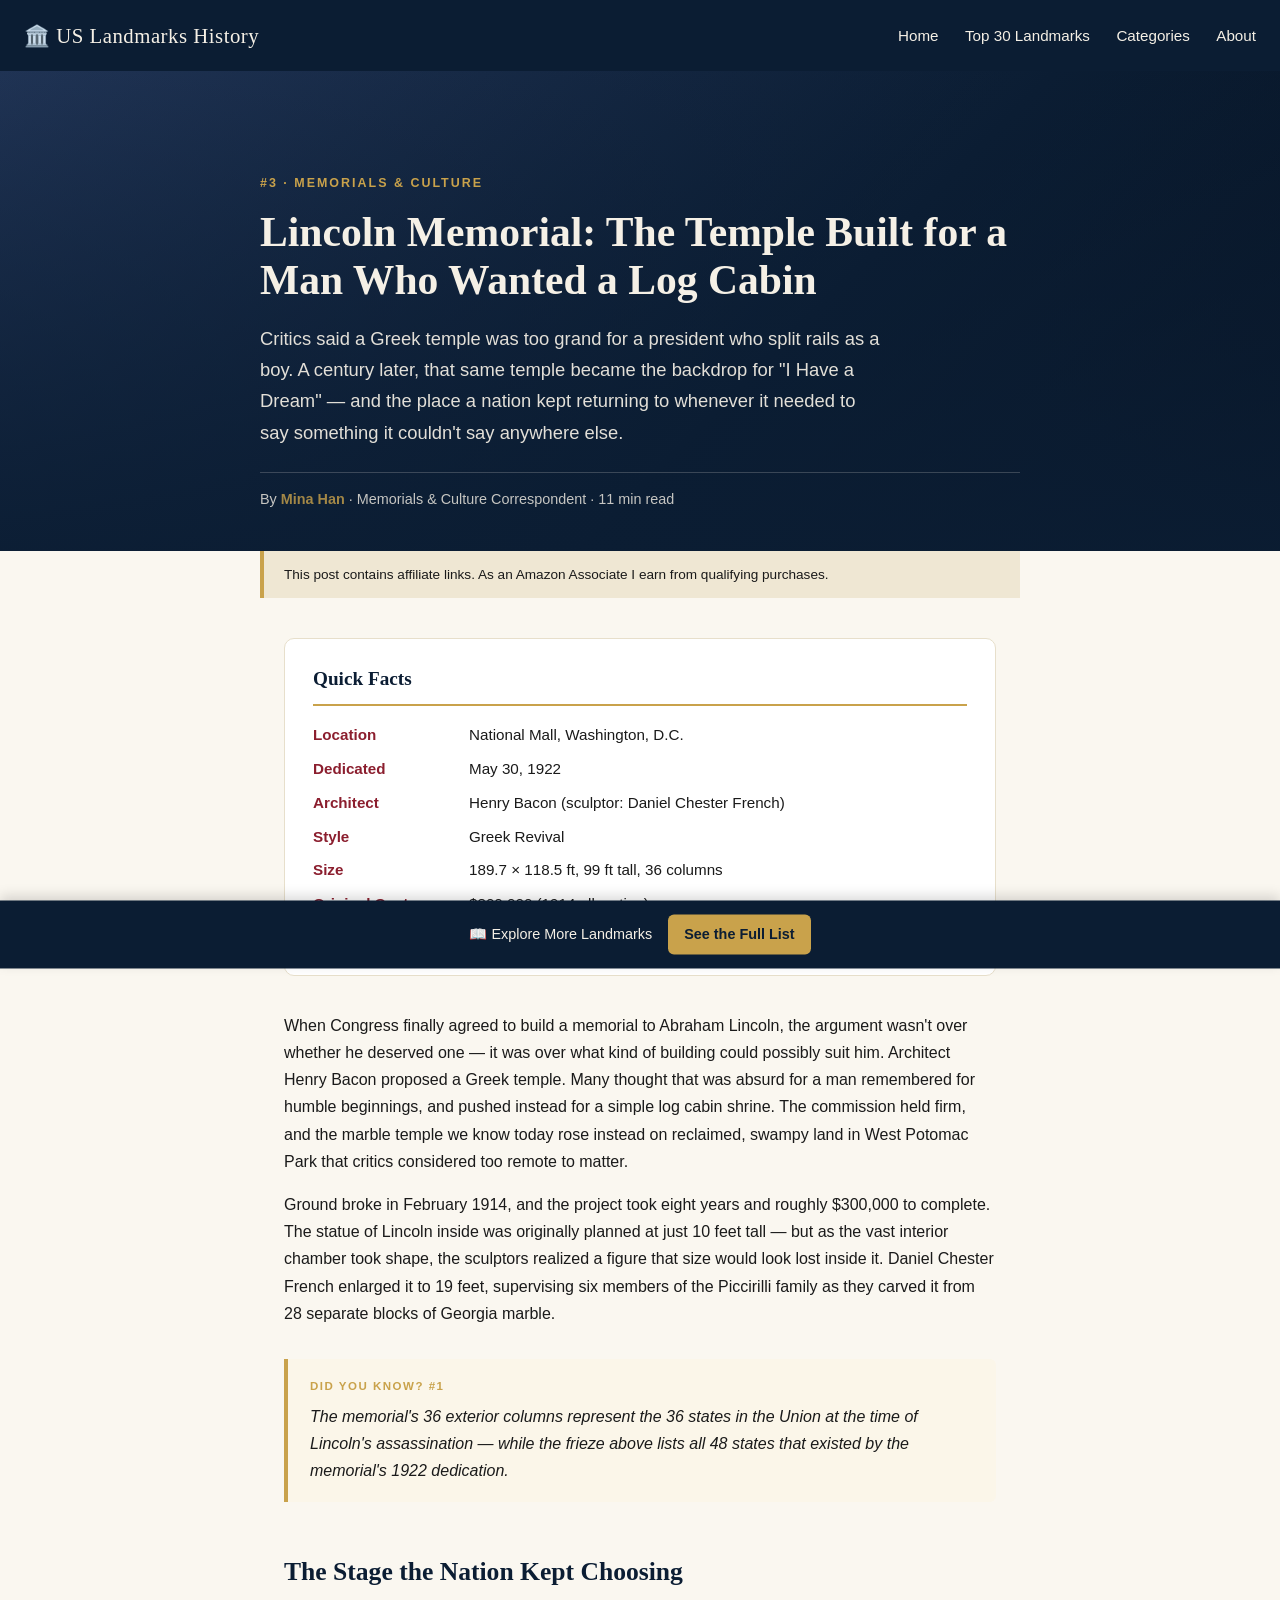
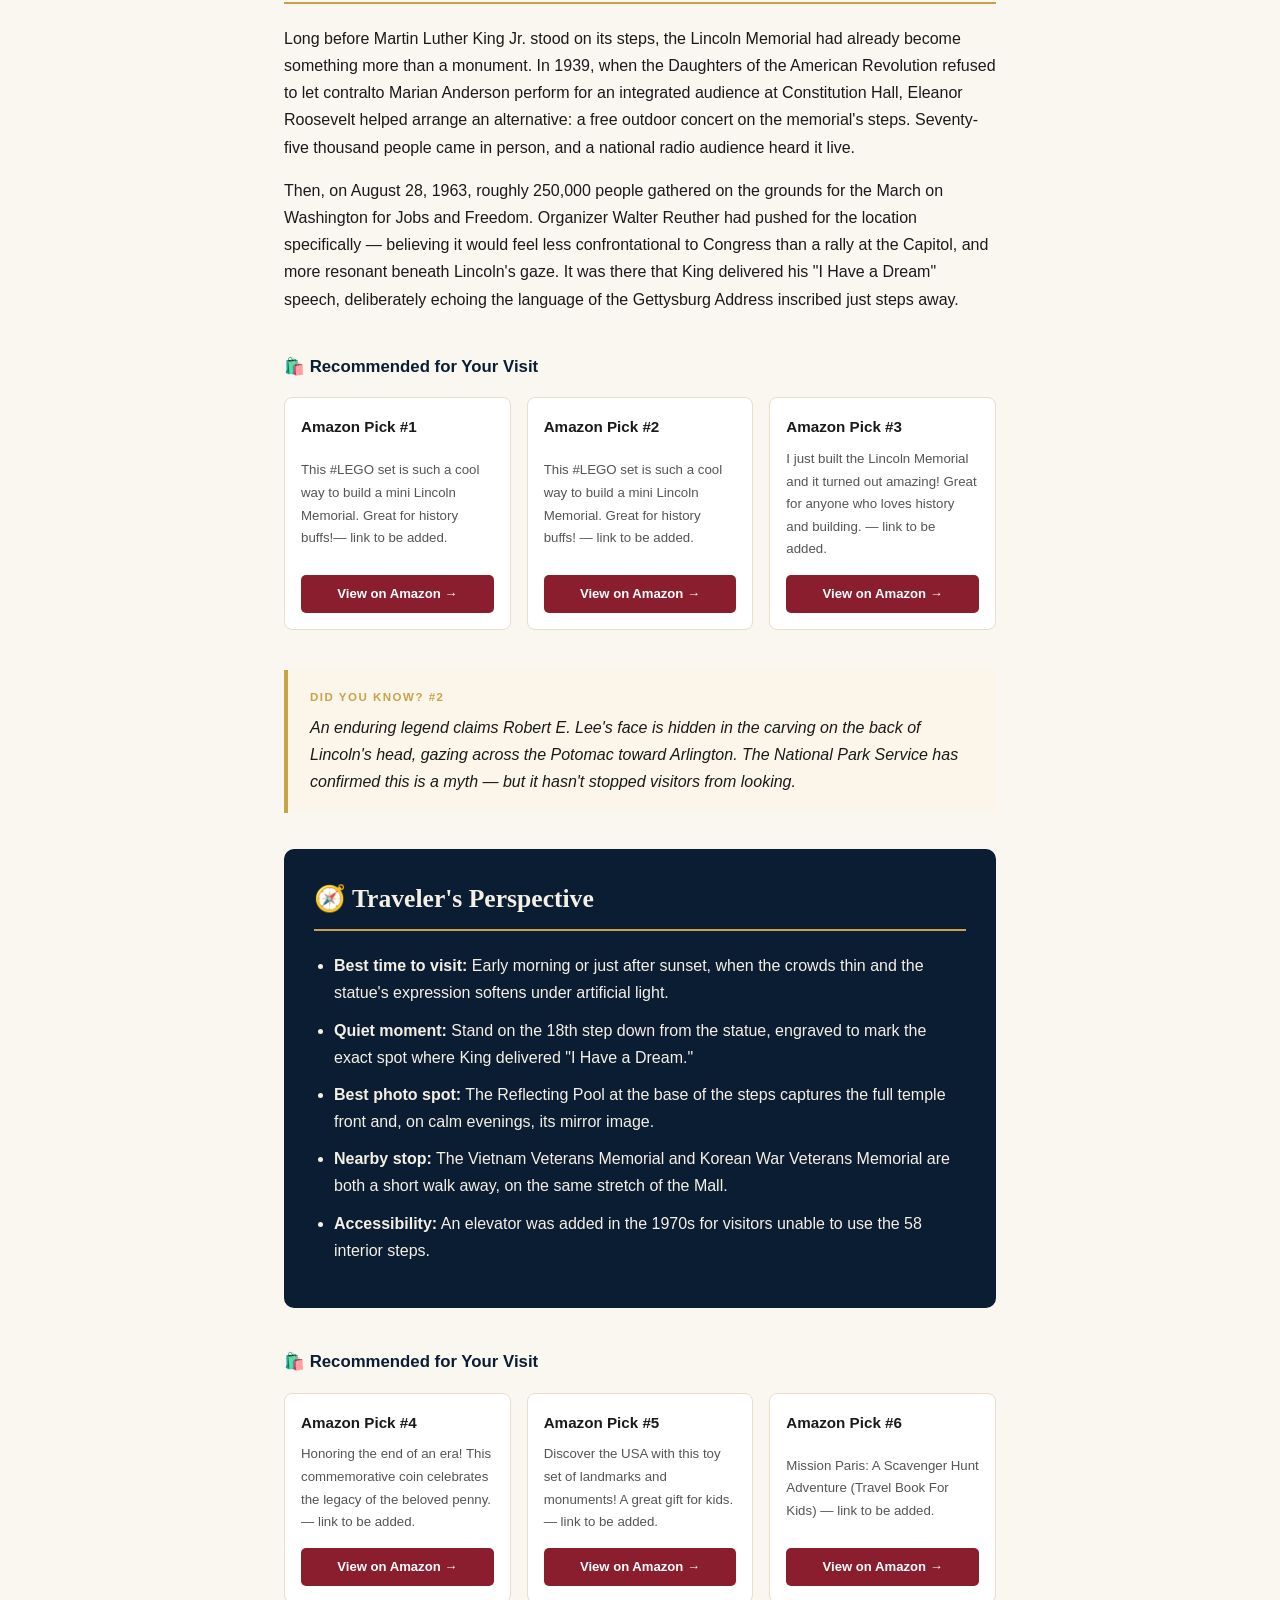
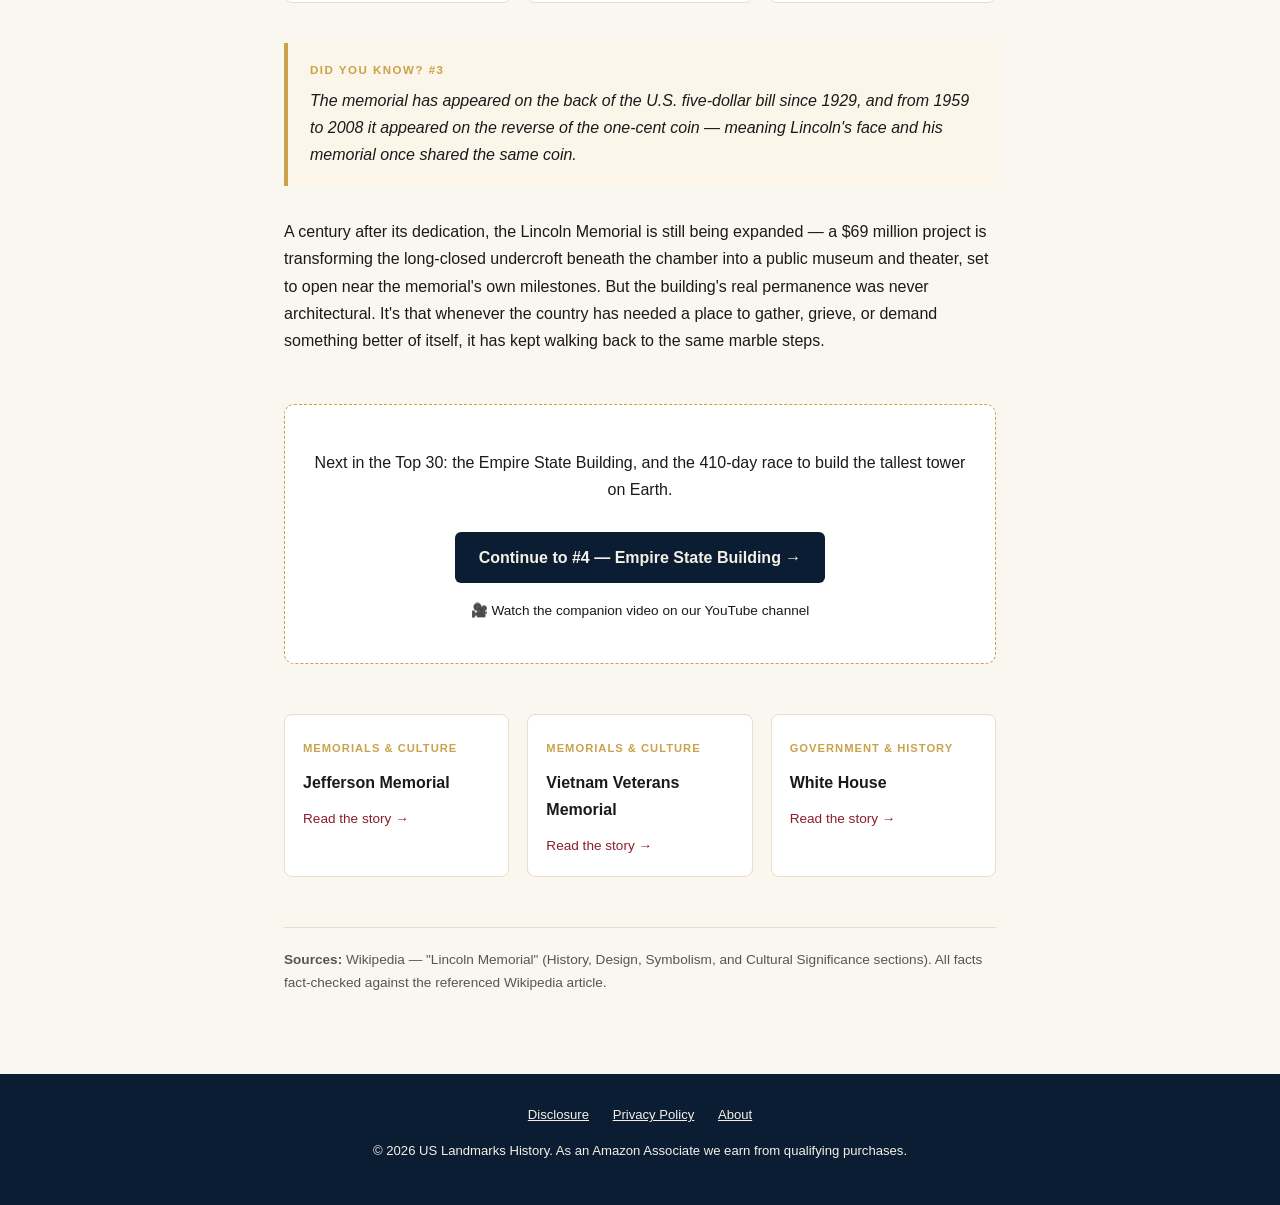
==== posts/lincoln-memorial.html @ 50caa104 "lincoln-memorial add" ====
<!DOCTYPE html>
<html lang="en">
<head>
<meta charset="UTF-8">
<meta name="viewport" content="width=device-width, initial-scale=1.0">
<title>Lincoln Memorial: The Temple Built for a Man Who Wanted a Log Cabin | US Landmarks History</title>
<meta name="description" content="How a Greek temple on the National Mall became the stage for the March on Washington and Marian Anderson's Easter concert. A traveler's guide to visiting.">

<!-- Open Graph -->
<meta property="og:title" content="Lincoln Memorial: The Temple Built for a Man Who Wanted a Log Cabin">
<meta property="og:description" content="How a Greek temple on the National Mall became the stage for the March on Washington and Marian Anderson's Easter concert.">
<meta property="og:image" content="/assets/images/lincoln-memorial-hero.jpg">
<meta property="og:type" content="article">

<script type="application/ld+json">
{
  "@context": "https://schema.org",
  "@type": "Article",
  "headline": "Lincoln Memorial: The Temple Built for a Man Who Wanted a Log Cabin",
  "author": { "@type": "Person", "name": "Mina Han" },
  "about": "Lincoln Memorial",
  "articleSection": "memorials-culture"
}
</script>

<style>
  :root {
    --base-navy: #0B1D33;
    --accent-gold: #C9A24B;
    --bg-ivory: #FAF7F0;
    --text-dark: #1A1A1A;
    --link-red: #8B1E2E;
    --dark-bg: #0B1D33;
    --dark-text: #F5F0E6;
  }

  * { box-sizing: border-box; }

  body {
    margin: 0;
    background: var(--bg-ivory);
    color: var(--text-dark);
    font-family: "Inter", "Helvetica Neue", Arial, sans-serif;
    line-height: 1.7;
  }

  h1, h2, h3, .headline-font {
    font-family: "Playfair Display", Georgia, serif;
  }

  a { color: var(--link-red); }

  .site-header {
    background: var(--base-navy);
    color: var(--dark-text);
    padding: 18px 24px;
    display: flex;
    justify-content: space-between;
    align-items: center;
    flex-wrap: wrap;
  }
  .site-header .brand {
    font-family: "Playfair Display", Georgia, serif;
    font-size: 1.3rem;
    letter-spacing: 0.5px;
  }
  .site-header nav a {
    color: var(--dark-text);
    text-decoration: none;
    margin-left: 22px;
    font-size: 0.95rem;
  }
  .site-header nav a:hover { color: var(--accent-gold); }

  .disclosure-banner {
    background: #EFE7D3;
    border-left: 4px solid var(--accent-gold);
    padding: 12px 20px;
    font-size: 0.85rem;
    max-width: 760px;
    margin: 0 auto;
  }

  .hero {
    position: relative;
    min-height: 480px;
    display: flex;
    align-items: flex-end;
    background:
      linear-gradient(180deg, rgba(11,29,51,0.15) 0%, rgba(11,29,51,0.92) 100%),
      linear-gradient(135deg, #23375A 0%, #0B1D33 60%, #061120 100%);
    color: var(--dark-text);
    padding: 60px 24px 40px;
  }
  .hero-content { max-width: 760px; margin: 0 auto; width: 100%; }
  .hero .eyebrow {
    color: var(--accent-gold);
    text-transform: uppercase;
    letter-spacing: 2px;
    font-size: 0.78rem;
    font-weight: 600;
  }
  .hero h1 {
    font-size: 2.6rem;
    margin: 14px 0 16px;
    line-height: 1.15;
  }
  .hero .lede {
    font-size: 1.15rem;
    max-width: 620px;
    opacity: 0.92;
  }
  .byline {
    margin-top: 24px;
    font-size: 0.9rem;
    opacity: 0.8;
    border-top: 1px solid rgba(245,240,230,0.25);
    padding-top: 14px;
  }
  .byline strong { color: var(--accent-gold); }

  main {
    max-width: 760px;
    margin: 0 auto;
    padding: 40px 24px 80px;
  }

  .quick-facts {
    background: #fff;
    border: 1px solid #E7DFCB;
    border-radius: 10px;
    padding: 24px 28px;
    margin: 0 0 36px;
  }
  .quick-facts h2 {
    margin-top: 0;
    font-size: 1.2rem;
    color: var(--base-navy);
  }
  .quick-facts dl {
    display: grid;
    grid-template-columns: 140px 1fr;
    gap: 8px 16px;
    margin: 0;
    font-size: 0.95rem;
  }
  .quick-facts dt { font-weight: 600; color: var(--link-red); }
  .quick-facts dd { margin: 0; }

  .dyk {
    background: #FBF6E9;
    border-left: 4px solid var(--accent-gold);
    padding: 18px 22px;
    margin: 32px 0;
    font-style: italic;
    border-radius: 0 6px 6px 0;
  }
  .dyk .label {
    display: block;
    font-style: normal;
    font-weight: 700;
    text-transform: uppercase;
    font-size: 0.72rem;
    letter-spacing: 1.5px;
    color: var(--accent-gold);
    margin-bottom: 6px;
  }

  article h2 {
    color: var(--base-navy);
    font-size: 1.6rem;
    margin-top: 48px;
    border-bottom: 2px solid var(--accent-gold);
    padding-bottom: 8px;
  }

  .traveler-box {
    background: var(--base-navy);
    color: var(--dark-text);
    border-radius: 10px;
    padding: 28px 30px;
    margin: 36px 0;
  }
  .traveler-box h2 {
    color: var(--dark-text);
    border-bottom: 2px solid var(--accent-gold);
    margin-top: 0;
  }
  .traveler-box h2::before { content: "🧭 "; }
  .traveler-box ul { padding-left: 20px; }
  .traveler-box li { margin-bottom: 10px; }

  .amazon-widget {
    margin: 40px 0;
  }
  .amazon-widget h3 {
    font-family: "Inter", sans-serif;
    font-size: 1.05rem;
    color: var(--base-navy);
    margin-bottom: 16px;
  }
  .amazon-grid {
    display: grid;
    grid-template-columns: repeat(auto-fit, minmax(160px, 1fr));
    gap: 16px;
  }
  .amazon-card {
    background: #fff;
    border: 1px solid #E7DFCB;
    border-radius: 8px;
    padding: 16px;
    display: flex;
    flex-direction: column;
    justify-content: space-between;
  }
  .amazon-card h4 {
    font-size: 0.95rem;
    margin: 0 0 8px;
    color: var(--text-dark);
  }
  .amazon-card p {
    font-size: 0.83rem;
    color: #555;
    margin: 0 0 14px;
  }
  .amazon-card a {
    display: inline-block;
    background: var(--link-red);
    color: #fff;
    text-decoration: none;
    text-align: center;
    padding: 8px 12px;
    border-radius: 5px;
    font-size: 0.82rem;
    font-weight: 600;
  }

  .closing-cta {
    margin-top: 50px;
    padding: 28px;
    background: #fff;
    border: 1px dashed var(--accent-gold);
    border-radius: 10px;
    text-align: center;
  }
  .closing-cta a.primary {
    display: inline-block;
    margin-top: 12px;
    background: var(--base-navy);
    color: var(--dark-text);
    padding: 12px 24px;
    border-radius: 6px;
    text-decoration: none;
    font-weight: 600;
  }

  .related-posts {
    margin-top: 50px;
    display: grid;
    grid-template-columns: repeat(auto-fit, minmax(200px, 1fr));
    gap: 18px;
  }
  .related-card {
    background: #fff;
    border: 1px solid #E7DFCB;
    border-radius: 8px;
    padding: 18px;
  }
  .related-card .cat {
    font-size: 0.7rem;
    text-transform: uppercase;
    letter-spacing: 1px;
    color: var(--accent-gold);
    font-weight: 700;
  }
  .related-card h4 { margin: 8px 0; font-size: 1rem; }
  .related-card a { text-decoration: none; color: var(--link-red); font-size: 0.85rem; }

  .sources {
    margin-top: 50px;
    font-size: 0.85rem;
    color: #555;
    border-top: 1px solid #E7DFCB;
    padding-top: 20px;
  }

  .sticky-cta {
    position: fixed;
    bottom: 0; left: 0; right: 0;
    background: var(--base-navy);
    color: var(--dark-text);
    padding: 14px 20px;
    display: flex;
    justify-content: center;
    align-items: center;
    gap: 16px;
    font-size: 0.9rem;
    box-shadow: 0 -4px 12px rgba(0,0,0,0.15);
    transform: translateY(100%);
    transition: transform 0.3s ease;
    z-index: 999;
  }
  .sticky-cta.show { transform: translateY(0); }
  .sticky-cta a {
    background: var(--accent-gold);
    color: var(--base-navy);
    padding: 8px 16px;
    border-radius: 6px;
    text-decoration: none;
    font-weight: 700;
  }

  .site-footer {
    background: var(--base-navy);
    color: var(--dark-text);
    text-align: center;
    padding: 30px 20px;
    font-size: 0.82rem;
  }
  .site-footer a { color: var(--dark-text); margin: 0 10px; }

  @media (max-width: 600px) {
    .hero h1 { font-size: 1.9rem; }
    .quick-facts dl { grid-template-columns: 1fr; }
  }
</style>
</head>
<body>

<header class="site-header">
  <div class="brand">🏛️ US Landmarks History</div>
  <nav>
    <a href="/">Home</a>
    <a href="/top-30-us-landmarks/">Top 30 Landmarks</a>
    <a href="/category/memorials-culture/">Categories</a>
    <a href="/about/">About</a>
  </nav>
</header>

<section class="hero">
  <div class="hero-content">
    <span class="eyebrow">#3 · Memorials & Culture</span>
    <h1>Lincoln Memorial: The Temple Built for a Man Who Wanted a Log Cabin</h1>
    <p class="lede">Critics said a Greek temple was too grand for a president who split rails as a boy. A century later, that same temple became the backdrop for "I Have a Dream" — and the place a nation kept returning to whenever it needed to say something it couldn't say anywhere else.</p>
    <div class="byline">By <strong>Mina Han</strong> · Memorials & Culture Correspondent · 11 min read</div>
  </div>
</section>

<div class="disclosure-banner">
  This post contains affiliate links. As an Amazon Associate I earn from qualifying purchases.
</div>

<main>
  <article>

    <div class="quick-facts">
      <h2>Quick Facts</h2>
      <dl>
        <dt>Location</dt><dd>National Mall, Washington, D.C.</dd>
        <dt>Dedicated</dt><dd>May 30, 1922</dd>
        <dt>Architect</dt><dd>Henry Bacon (sculptor: Daniel Chester French)</dd>
        <dt>Style</dt><dd>Greek Revival</dd>
        <dt>Size</dt><dd>189.7 × 118.5 ft, 99 ft tall, 36 columns</dd>
        <dt>Original Cost</dt><dd>$300,000 (1914 allocation)</dd>
        <dt>Visitors</dt><dd>Over 8 million annually</dd>
      </dl>
    </div>

    <p>When Congress finally agreed to build a memorial to Abraham Lincoln, the argument wasn't over whether he deserved one — it was over what kind of building could possibly suit him. Architect Henry Bacon proposed a Greek temple. Many thought that was absurd for a man remembered for humble beginnings, and pushed instead for a simple log cabin shrine. The commission held firm, and the marble temple we know today rose instead on reclaimed, swampy land in West Potomac Park that critics considered too remote to matter.</p>

    <p>Ground broke in February 1914, and the project took eight years and roughly $300,000 to complete. The statue of Lincoln inside was originally planned at just 10 feet tall — but as the vast interior chamber took shape, the sculptors realized a figure that size would look lost inside it. Daniel Chester French enlarged it to 19 feet, supervising six members of the Piccirilli family as they carved it from 28 separate blocks of Georgia marble.</p>

    <div class="dyk">
      <span class="label">Did You Know? #1</span>
      The memorial's 36 exterior columns represent the 36 states in the Union at the time of Lincoln's assassination — while the frieze above lists all 48 states that existed by the memorial's 1922 dedication.
    </div>

    <h2>The Stage the Nation Kept Choosing</h2>
    <p>Long before Martin Luther King Jr. stood on its steps, the Lincoln Memorial had already become something more than a monument. In 1939, when the Daughters of the American Revolution refused to let contralto Marian Anderson perform for an integrated audience at Constitution Hall, Eleanor Roosevelt helped arrange an alternative: a free outdoor concert on the memorial's steps. Seventy-five thousand people came in person, and a national radio audience heard it live.</p>

    <p>Then, on August 28, 1963, roughly 250,000 people gathered on the grounds for the March on Washington for Jobs and Freedom. Organizer Walter Reuther had pushed for the location specifically — believing it would feel less confrontational to Congress than a rally at the Capitol, and more resonant beneath Lincoln's gaze. It was there that King delivered his "I Have a Dream" speech, deliberately echoing the language of the Gettysburg Address inscribed just steps away.</p>

    <div class="amazon-widget">
      <h3>🛍️ Recommended for Your Visit</h3>
      <div class="amazon-grid">
        <div class="amazon-card">
          <h4>Amazon Pick #1</h4>
          <p>This #LEGO set is such a cool way to build a mini Lincoln Memorial. Great for history buffs!— link to be added.</p>
          <a href="https://amzn.to/3RVnL0a">View on Amazon →</a>
        </div>
        <div class="amazon-card">
          <h4>Amazon Pick #2</h4>
          <p>This #LEGO set is such a cool way to build a mini Lincoln Memorial. Great for history buffs! — link to be added.</p>
          <a href="https://amzn.to/3TZwYVK">View on Amazon →</a>
        </div>
        <div class="amazon-card">
          <h4>Amazon Pick #3</h4>
          <p>I just built the Lincoln Memorial and it turned out amazing! Great for anyone who loves history and building. — link to be added.</p>
          <a href="<link3>">View on Amazon →</a>
        </div>
      </div>
    </div>

    <div class="dyk">
      <span class="label">Did You Know? #2</span>
      An enduring legend claims Robert E. Lee's face is hidden in the carving on the back of Lincoln's head, gazing across the Potomac toward Arlington. The National Park Service has confirmed this is a myth — but it hasn't stopped visitors from looking.
    </div>

    <div class="traveler-box">
      <h2>Traveler's Perspective</h2>
      <ul>
        <li><strong>Best time to visit:</strong> Early morning or just after sunset, when the crowds thin and the statue's expression softens under artificial light.</li>
        <li><strong>Quiet moment:</strong> Stand on the 18th step down from the statue, engraved to mark the exact spot where King delivered "I Have a Dream."</li>
        <li><strong>Best photo spot:</strong> The Reflecting Pool at the base of the steps captures the full temple front and, on calm evenings, its mirror image.</li>
        <li><strong>Nearby stop:</strong> The Vietnam Veterans Memorial and Korean War Veterans Memorial are both a short walk away, on the same stretch of the Mall.</li>
        <li><strong>Accessibility:</strong> An elevator was added in the 1970s for visitors unable to use the 58 interior steps.</li>
      </ul>
    </div>

    <div class="amazon-widget">
      <h3>🛍️ Recommended for Your Visit</h3>
      <div class="amazon-grid">
        <div class="amazon-card">
          <h4>Amazon Pick #4</h4>
          <p>Honoring the end of an era! This commemorative coin celebrates the legacy of the beloved penny. — link to be added.</p>
          <a href="https://amzn.to/4xaEdc3">View on Amazon →</a>
        </div>
        <div class="amazon-card">
          <h4>Amazon Pick #5</h4>
          <p>Discover the USA with this toy set of landmarks and monuments! A great gift for kids. — link to be added.</p>
          <a href="https://amzn.to/4z2xVwX">View on Amazon →</a>
        </div>
        <div class="amazon-card">
          <h4>Amazon Pick #6</h4>
          <p>Mission Paris: A Scavenger Hunt Adventure (Travel Book For Kids) — link to be added.</p>
          <a href="https://amzn.to/4x5R7b2">View on Amazon →</a>
        </div>
      </div>
    </div>

    <div class="dyk">
      <span class="label">Did You Know? #3</span>
      The memorial has appeared on the back of the U.S. five-dollar bill since 1929, and from 1959 to 2008 it appeared on the reverse of the one-cent coin — meaning Lincoln's face and his memorial once shared the same coin.
    </div>

    <p>A century after its dedication, the Lincoln Memorial is still being expanded — a $69 million project is transforming the long-closed undercroft beneath the chamber into a public museum and theater, set to open near the memorial's own milestones. But the building's real permanence was never architectural. It's that whenever the country has needed a place to gather, grieve, or demand something better of itself, it has kept walking back to the same marble steps.</p>

    <div class="closing-cta">
      <p>Next in the Top 30: the Empire State Building, and the 410-day race to build the tallest tower on Earth.</p>
      <a class="primary" href="/posts/empire-state-building.html">Continue to #4 — Empire State Building →</a>
      <p style="margin-top:16px; font-size:0.85rem;">🎥 Watch the companion video on our YouTube channel</p>
    </div>

    <div class="related-posts">
      <div class="related-card">
        <span class="cat">Memorials & Culture</span>
        <h4>Jefferson Memorial</h4>
        <a href="/posts/jefferson-memorial.html">Read the story →</a>
      </div>
      <div class="related-card">
        <span class="cat">Memorials & Culture</span>
        <h4>Vietnam Veterans Memorial</h4>
        <a href="/posts/vietnam-veterans-memorial.html">Read the story →</a>
      </div>
      <div class="related-card">
        <span class="cat">Government & History</span>
        <h4>White House</h4>
        <a href="/posts/white-house.html">Read the story →</a>
      </div>
    </div>

    <div class="sources">
      <strong>Sources:</strong> Wikipedia — "Lincoln Memorial" (History, Design, Symbolism, and Cultural Significance sections). All facts fact-checked against the referenced Wikipedia article.
    </div>

  </article>
</main>

<div class="sticky-cta" id="stickyCta">
  <span>📖 Explore More Landmarks</span>
  <a href="/top-30-us-landmarks/">See the Full List</a>
</div>

<footer class="site-footer">
  <div>
    <a href="/disclosure/">Disclosure</a>
    <a href="/privacy-policy/">Privacy Policy</a>
    <a href="/about/">About</a>
  </div>
  <p>© 2026 US Landmarks History. As an Amazon Associate we earn from qualifying purchases.</p>
</footer>

<script>
  window.addEventListener('scroll', function () {
    var cta = document.getElementById('stickyCta');
    var scrollPercent = (window.scrollY / (document.body.scrollHeight - window.innerHeight)) * 100;
    if (scrollPercent > 30) {
      cta.classList.add('show');
    } else {
      cta.classList.remove('show');
    }
  });
</script>

</body>
</html>
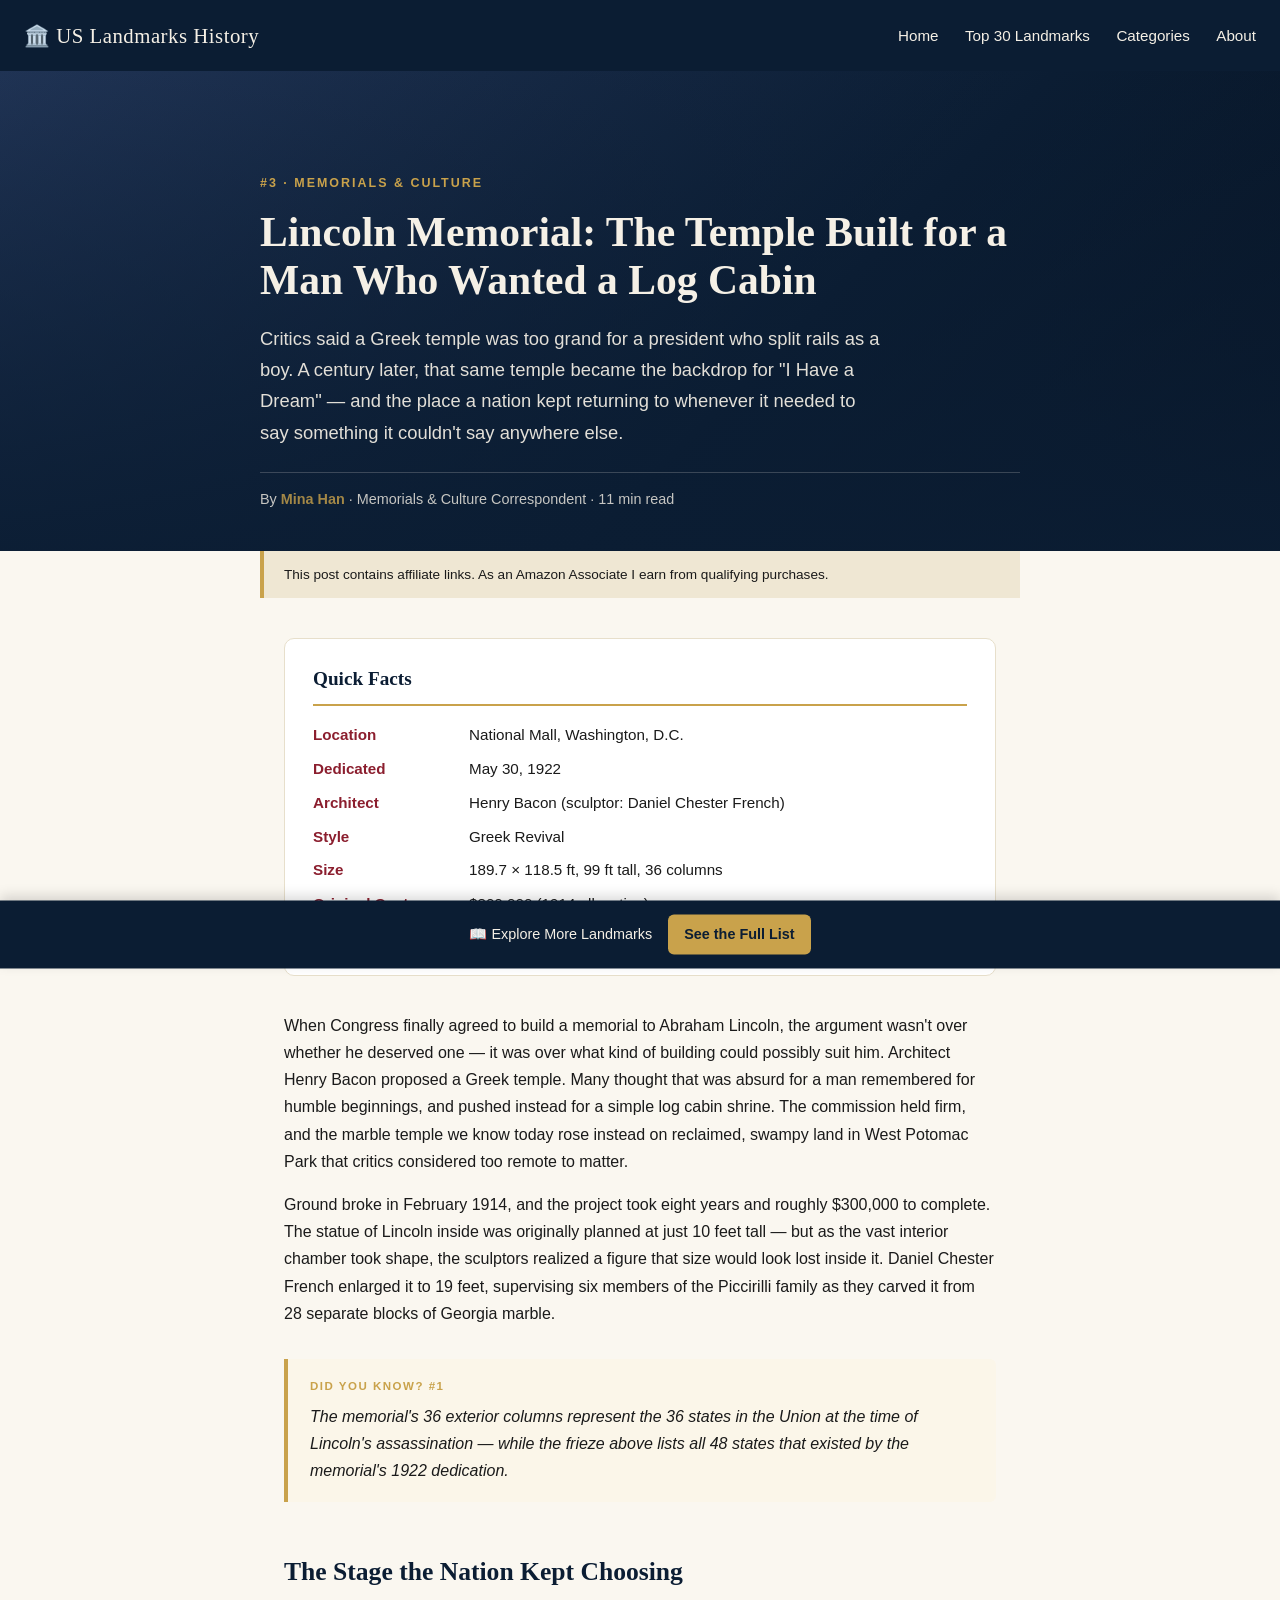
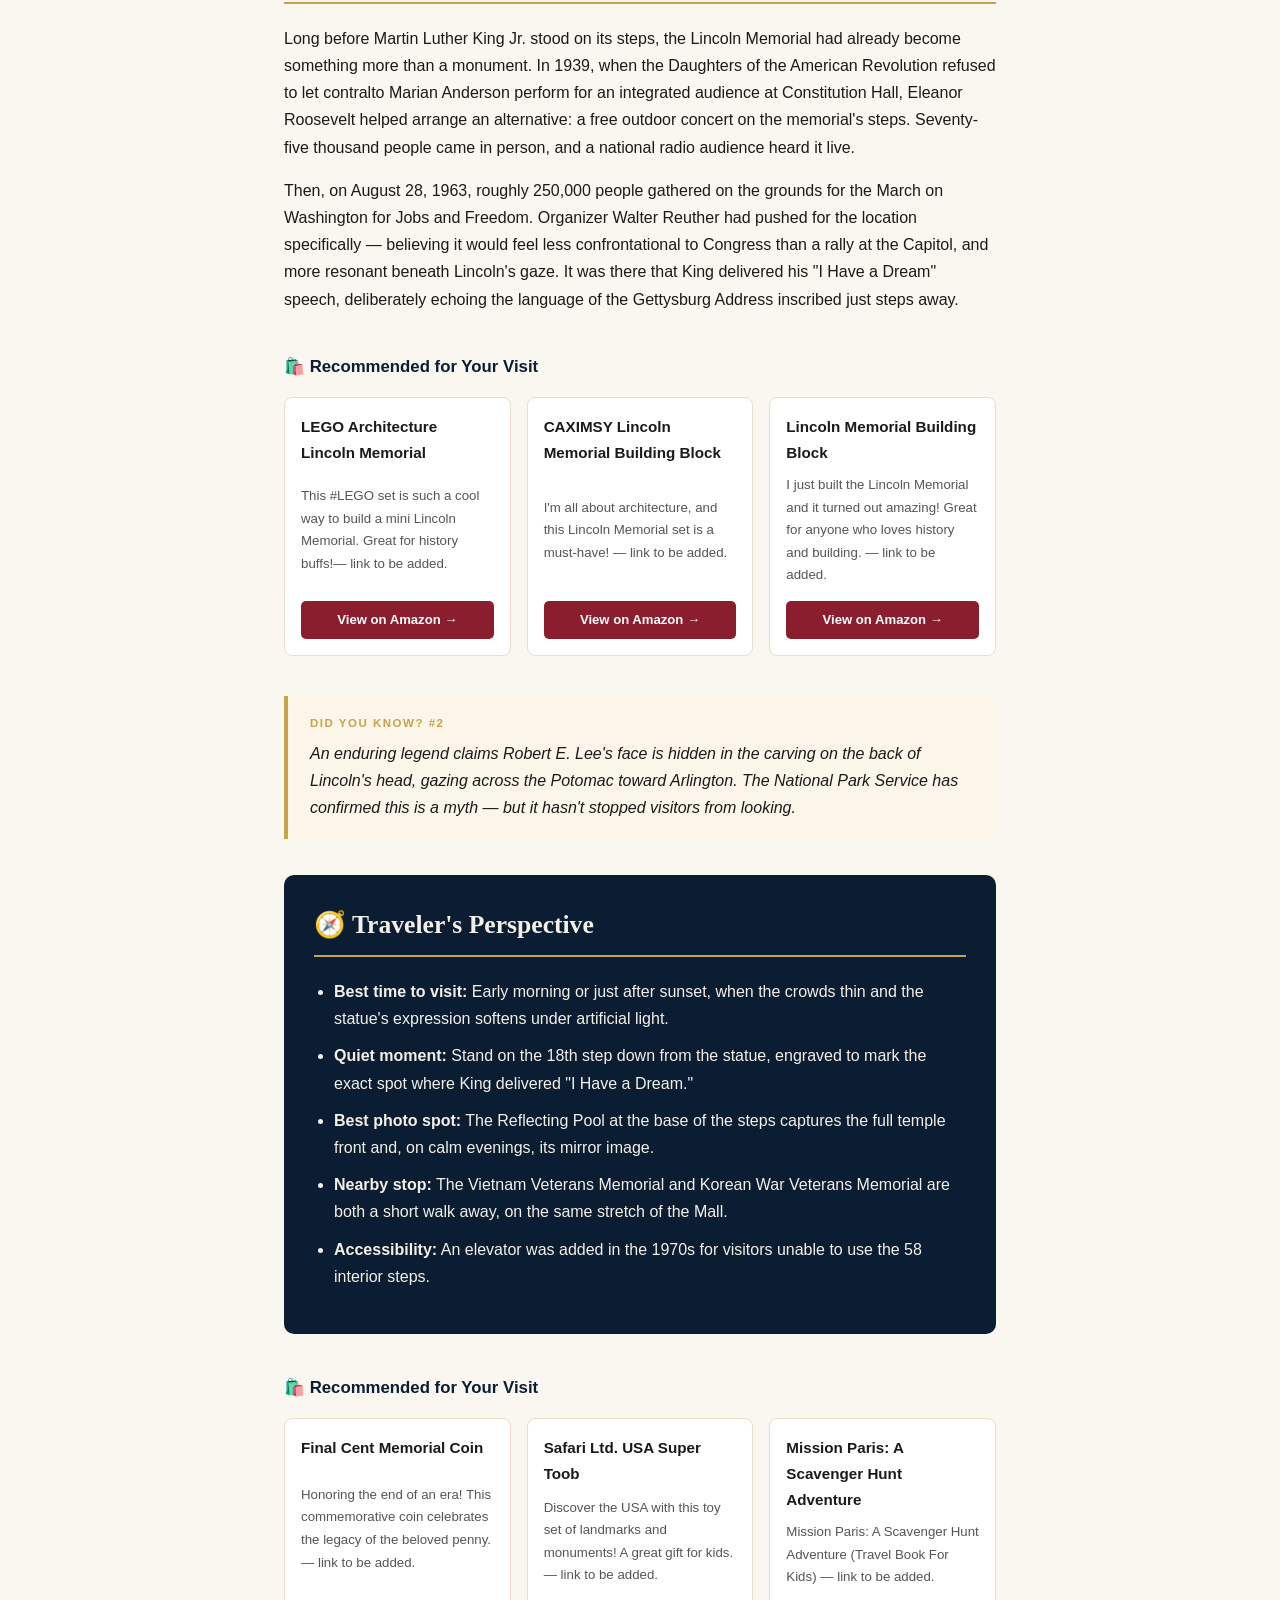
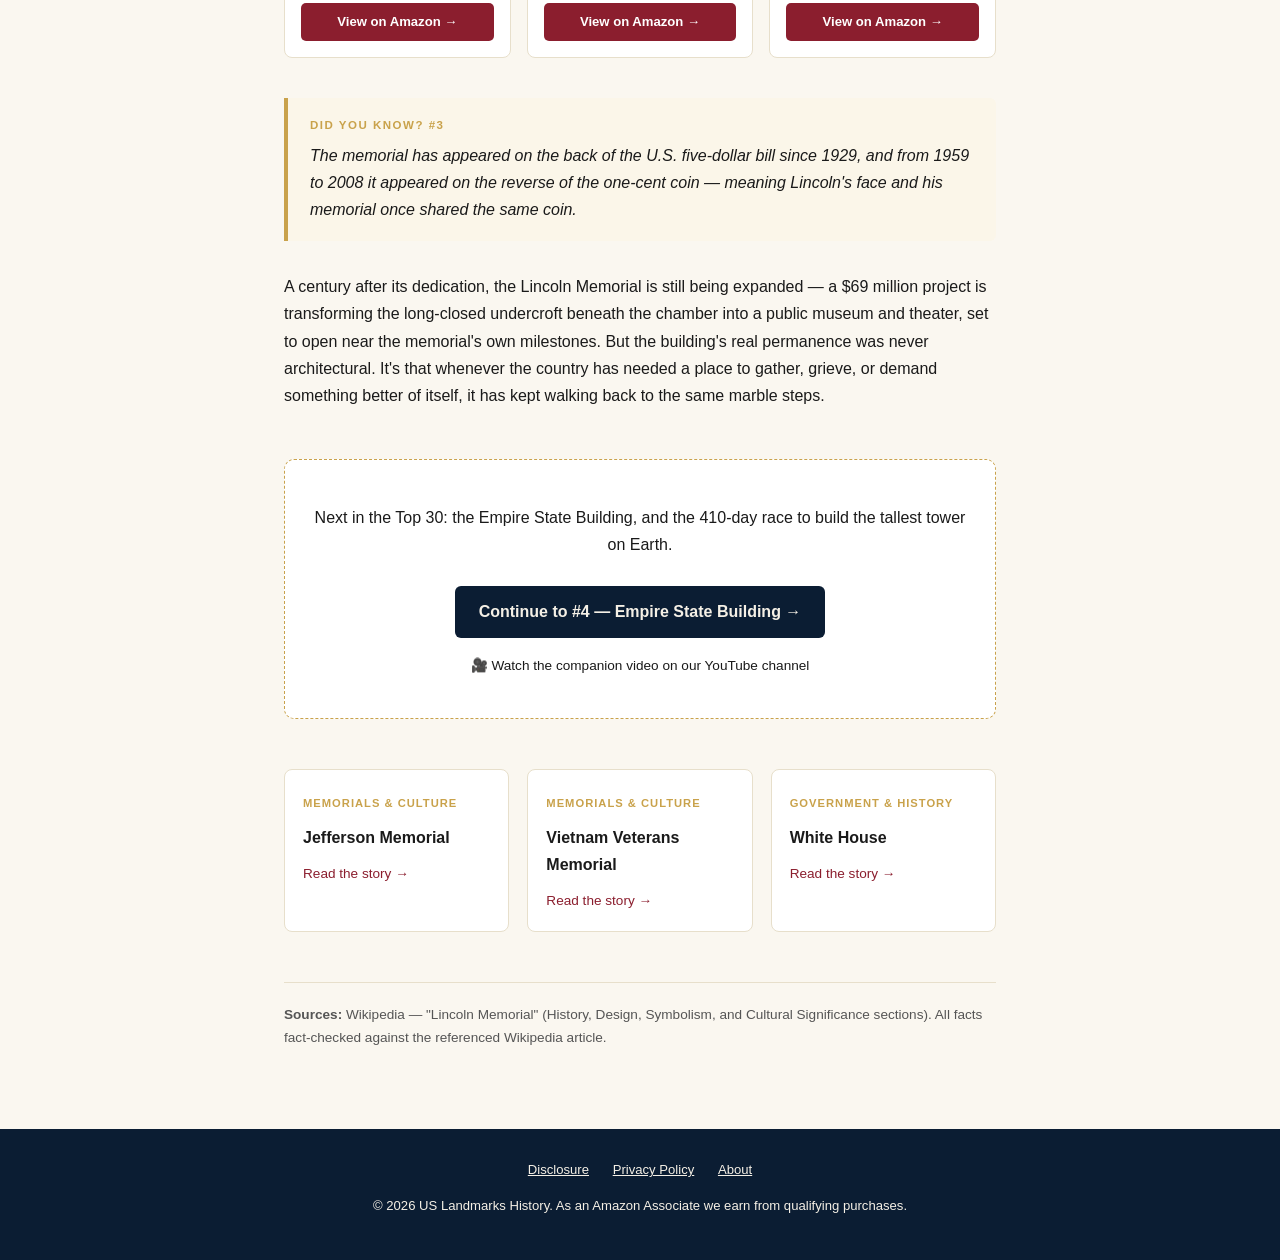
==== commit bfa298f9: "lincoln-memorial add" ====
--- a/posts/lincoln-memorial.html
+++ b/posts/lincoln-memorial.html
@@ -384,19 +384,19 @@
       <h3>🛍️ Recommended for Your Visit</h3>
       <div class="amazon-grid">
         <div class="amazon-card">
-          <h4>Amazon Pick #1</h4>
+          <h4>LEGO Architecture Lincoln Memorial</h4>
           <p>This #LEGO set is such a cool way to build a mini Lincoln Memorial. Great for history buffs!— link to be added.</p>
           <a href="https://amzn.to/3RVnL0a">View on Amazon →</a>
         </div>
         <div class="amazon-card">
-          <h4>Amazon Pick #2</h4>
-          <p>This #LEGO set is such a cool way to build a mini Lincoln Memorial. Great for history buffs! — link to be added.</p>
+          <h4>CAXIMSY Lincoln Memorial Building Block</h4>
+          <p>I'm all about architecture, and this Lincoln Memorial set is a must-have! — link to be added.</p>
           <a href="https://amzn.to/3TZwYVK">View on Amazon →</a>
         </div>
         <div class="amazon-card">
-          <h4>Amazon Pick #3</h4>
+          <h4>Lincoln Memorial Building Block</h4>
           <p>I just built the Lincoln Memorial and it turned out amazing! Great for anyone who loves history and building. — link to be added.</p>
-          <a href="<link3>">View on Amazon →</a>
+          <a href="https://amzn.to/4pK84FG">View on Amazon →</a>
         </div>
       </div>
     </div>
@@ -421,17 +421,17 @@
       <h3>🛍️ Recommended for Your Visit</h3>
       <div class="amazon-grid">
         <div class="amazon-card">
-          <h4>Amazon Pick #4</h4>
+          <h4>Final Cent Memorial Coin</h4>
           <p>Honoring the end of an era! This commemorative coin celebrates the legacy of the beloved penny. — link to be added.</p>
           <a href="https://amzn.to/4xaEdc3">View on Amazon →</a>
         </div>
         <div class="amazon-card">
-          <h4>Amazon Pick #5</h4>
+          <h4>Safari Ltd. USA Super Toob</h4>
           <p>Discover the USA with this toy set of landmarks and monuments! A great gift for kids. — link to be added.</p>
           <a href="https://amzn.to/4z2xVwX">View on Amazon →</a>
         </div>
         <div class="amazon-card">
-          <h4>Amazon Pick #6</h4>
+          <h4>Mission Paris: A Scavenger Hunt Adventure</h4>
           <p>Mission Paris: A Scavenger Hunt Adventure (Travel Book For Kids) — link to be added.</p>
           <a href="https://amzn.to/4x5R7b2">View on Amazon →</a>
         </div>
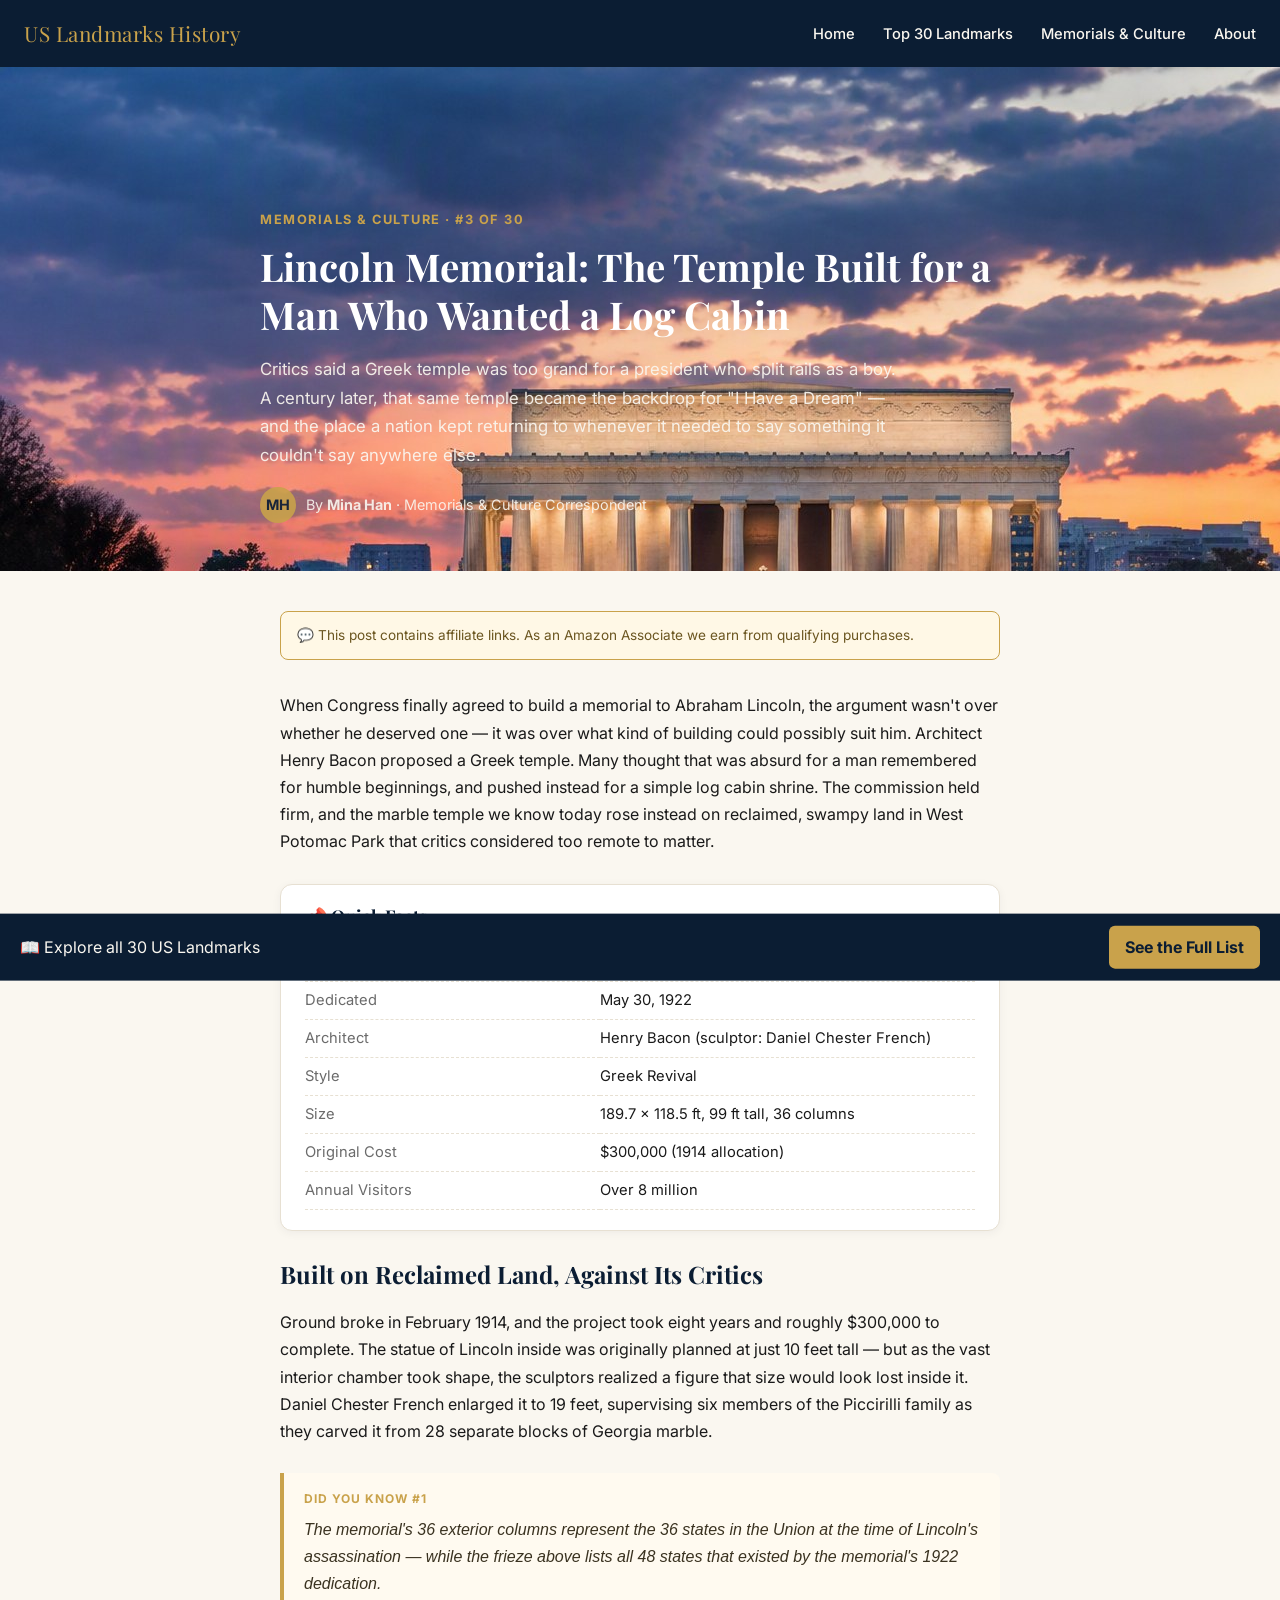
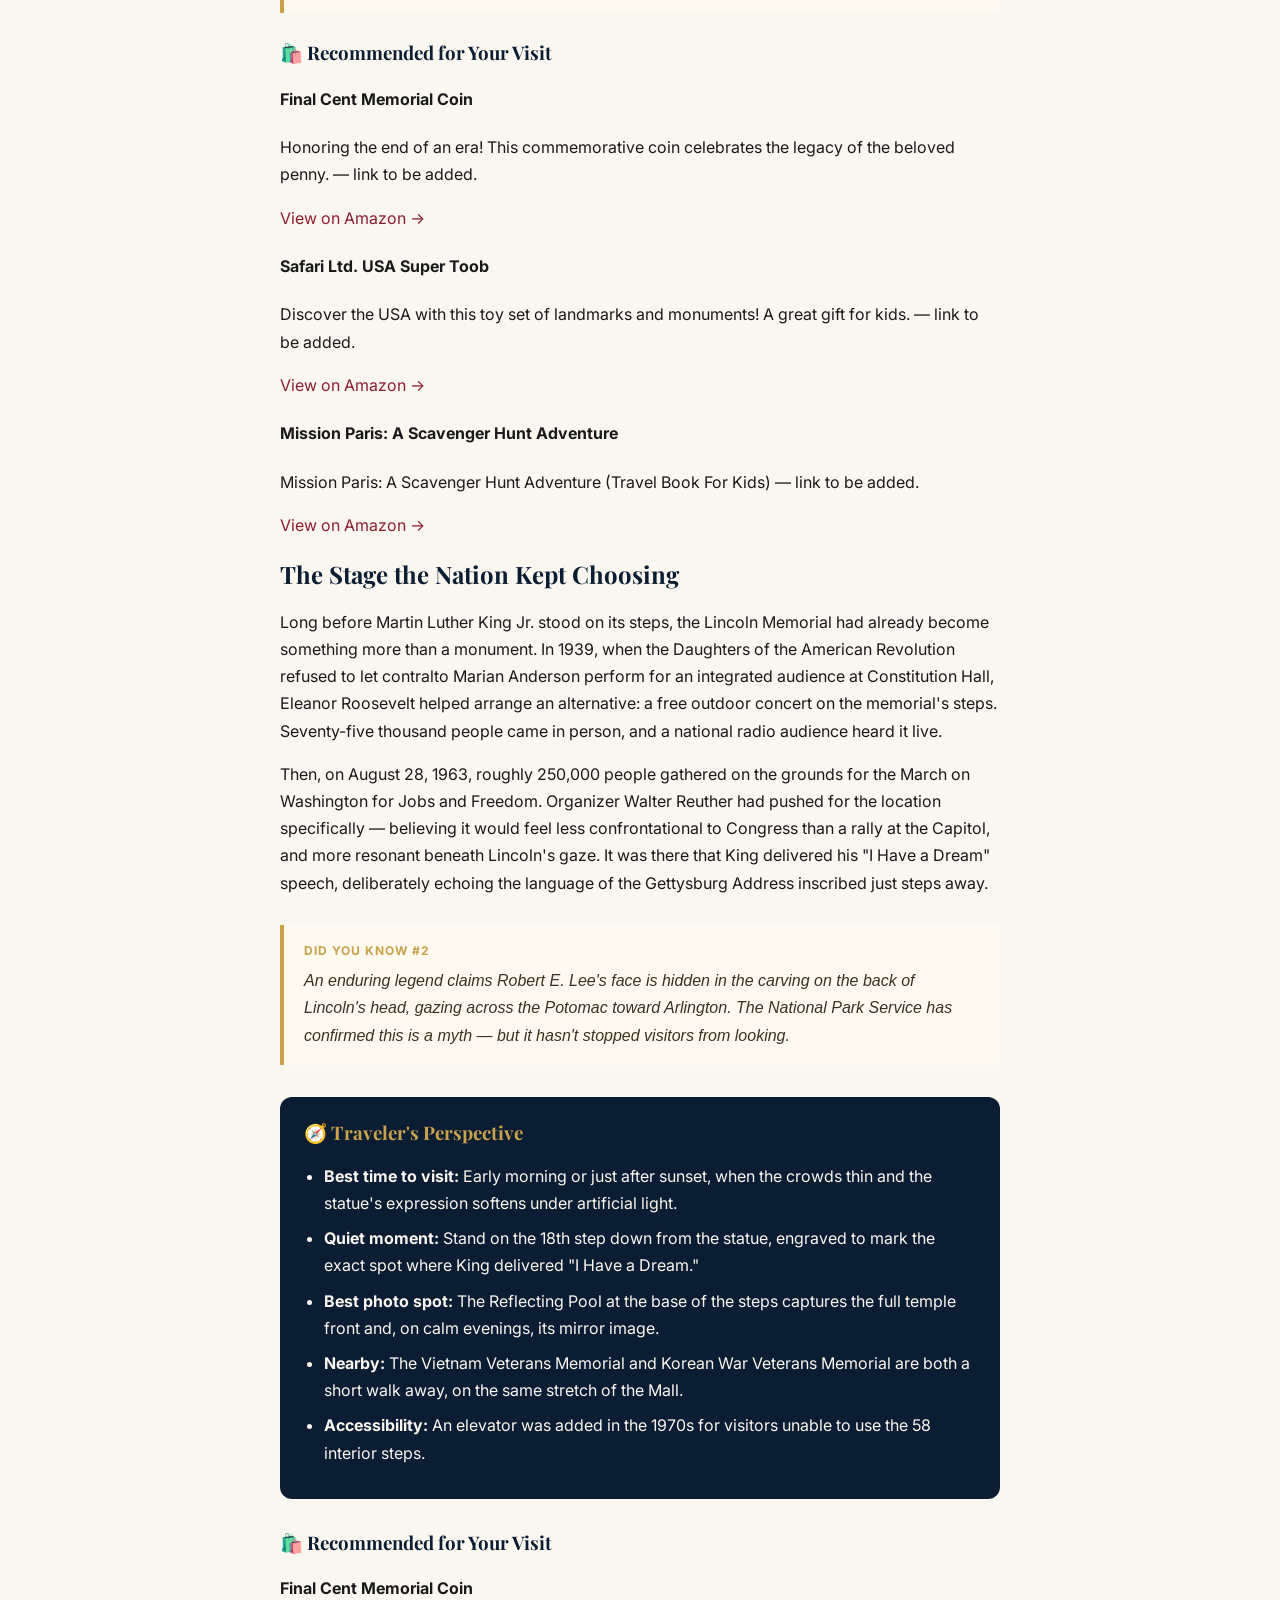
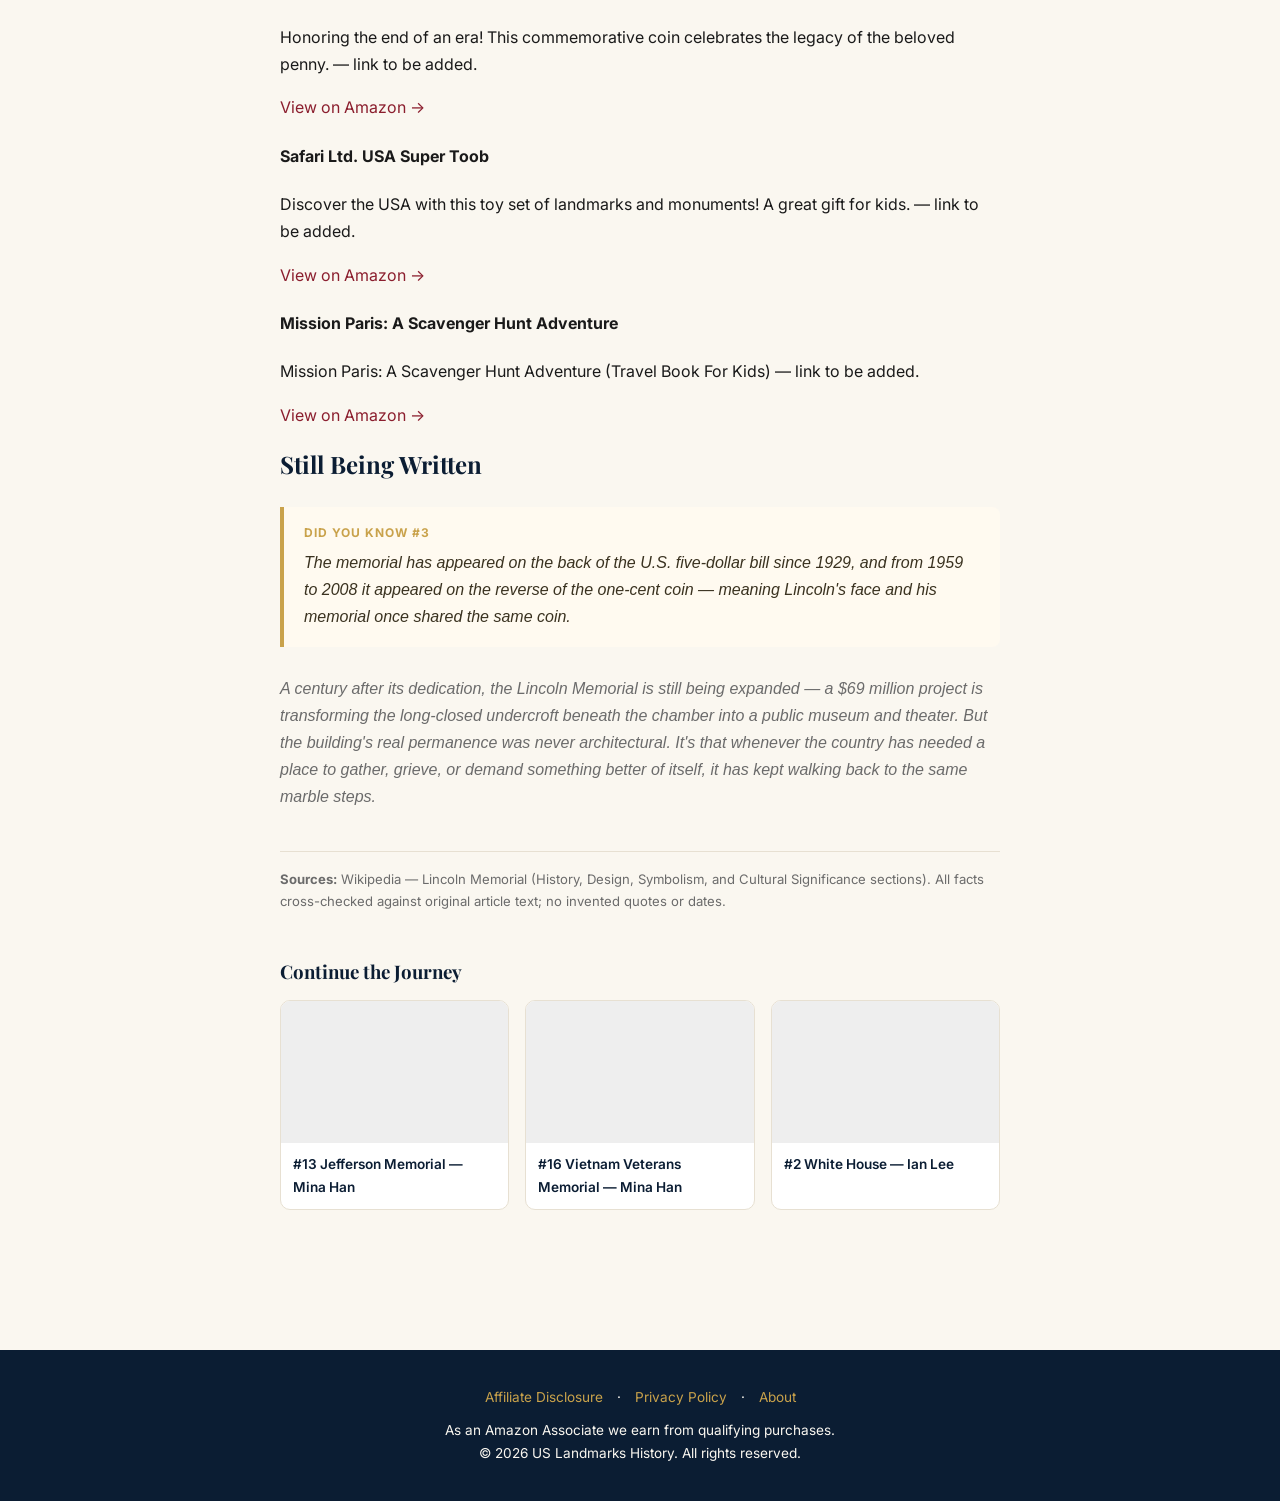
==== commit 84003c93: "lincoln-memorial add" ====
--- a/posts/lincoln-memorial.html
+++ b/posts/lincoln-memorial.html
@@ -5,419 +5,80 @@
 <meta name="viewport" content="width=device-width, initial-scale=1.0">
 <title>Lincoln Memorial: The Temple Built for a Man Who Wanted a Log Cabin | US Landmarks History</title>
 <meta name="description" content="How a Greek temple on the National Mall became the stage for the March on Washington and Marian Anderson's Easter concert. A traveler's guide to visiting.">
-
-<!-- Open Graph -->
 <meta property="og:title" content="Lincoln Memorial: The Temple Built for a Man Who Wanted a Log Cabin">
 <meta property="og:description" content="How a Greek temple on the National Mall became the stage for the March on Washington and Marian Anderson's Easter concert.">
-<meta property="og:image" content="/assets/images/lincoln-memorial-hero.jpg">
-<meta property="og:type" content="article">
-
+<meta property="og:image" content="../assets/img/lincoln-memorial-hero.jpg">
+<link rel="canonical" href="https://example.com/posts/lincoln-memorial.html">
+<link rel="preconnect" href="https://fonts.googleapis.com">
+<link href="https://fonts.googleapis.com/css2?family=Playfair+Display:wght@700;800&family=Inter:wght@400;500;600;700&display=swap" rel="stylesheet">
+<link rel="stylesheet" href="../assets/css/style.css">
 <script type="application/ld+json">
 {
   "@context": "https://schema.org",
   "@type": "Article",
   "headline": "Lincoln Memorial: The Temple Built for a Man Who Wanted a Log Cabin",
-  "author": { "@type": "Person", "name": "Mina Han" },
-  "about": "Lincoln Memorial",
-  "articleSection": "memorials-culture"
+  "author": {"@type":"Person","name":"Mina Han"},
+  "datePublished": "2026-07-28"
 }
 </script>
-
-<style>
-  :root {
-    --base-navy: #0B1D33;
-    --accent-gold: #C9A24B;
-    --bg-ivory: #FAF7F0;
-    --text-dark: #1A1A1A;
-    --link-red: #8B1E2E;
-    --dark-bg: #0B1D33;
-    --dark-text: #F5F0E6;
-  }
-
-  * { box-sizing: border-box; }
-
-  body {
-    margin: 0;
-    background: var(--bg-ivory);
-    color: var(--text-dark);
-    font-family: "Inter", "Helvetica Neue", Arial, sans-serif;
-    line-height: 1.7;
-  }
-
-  h1, h2, h3, .headline-font {
-    font-family: "Playfair Display", Georgia, serif;
-  }
-
-  a { color: var(--link-red); }
-
-  .site-header {
-    background: var(--base-navy);
-    color: var(--dark-text);
-    padding: 18px 24px;
-    display: flex;
-    justify-content: space-between;
-    align-items: center;
-    flex-wrap: wrap;
-  }
-  .site-header .brand {
-    font-family: "Playfair Display", Georgia, serif;
-    font-size: 1.3rem;
-    letter-spacing: 0.5px;
-  }
-  .site-header nav a {
-    color: var(--dark-text);
-    text-decoration: none;
-    margin-left: 22px;
-    font-size: 0.95rem;
-  }
-  .site-header nav a:hover { color: var(--accent-gold); }
-
-  .disclosure-banner {
-    background: #EFE7D3;
-    border-left: 4px solid var(--accent-gold);
-    padding: 12px 20px;
-    font-size: 0.85rem;
-    max-width: 760px;
-    margin: 0 auto;
-  }
-
-  .hero {
-    position: relative;
-    min-height: 480px;
-    display: flex;
-    align-items: flex-end;
-    background:
-      linear-gradient(180deg, rgba(11,29,51,0.15) 0%, rgba(11,29,51,0.92) 100%),
-      linear-gradient(135deg, #23375A 0%, #0B1D33 60%, #061120 100%);
-    color: var(--dark-text);
-    padding: 60px 24px 40px;
-  }
-  .hero-content { max-width: 760px; margin: 0 auto; width: 100%; }
-  .hero .eyebrow {
-    color: var(--accent-gold);
-    text-transform: uppercase;
-    letter-spacing: 2px;
-    font-size: 0.78rem;
-    font-weight: 600;
-  }
-  .hero h1 {
-    font-size: 2.6rem;
-    margin: 14px 0 16px;
-    line-height: 1.15;
-  }
-  .hero .lede {
-    font-size: 1.15rem;
-    max-width: 620px;
-    opacity: 0.92;
-  }
-  .byline {
-    margin-top: 24px;
-    font-size: 0.9rem;
-    opacity: 0.8;
-    border-top: 1px solid rgba(245,240,230,0.25);
-    padding-top: 14px;
-  }
-  .byline strong { color: var(--accent-gold); }
-
-  main {
-    max-width: 760px;
-    margin: 0 auto;
-    padding: 40px 24px 80px;
-  }
-
-  .quick-facts {
-    background: #fff;
-    border: 1px solid #E7DFCB;
-    border-radius: 10px;
-    padding: 24px 28px;
-    margin: 0 0 36px;
-  }
-  .quick-facts h2 {
-    margin-top: 0;
-    font-size: 1.2rem;
-    color: var(--base-navy);
-  }
-  .quick-facts dl {
-    display: grid;
-    grid-template-columns: 140px 1fr;
-    gap: 8px 16px;
-    margin: 0;
-    font-size: 0.95rem;
-  }
-  .quick-facts dt { font-weight: 600; color: var(--link-red); }
-  .quick-facts dd { margin: 0; }
-
-  .dyk {
-    background: #FBF6E9;
-    border-left: 4px solid var(--accent-gold);
-    padding: 18px 22px;
-    margin: 32px 0;
-    font-style: italic;
-    border-radius: 0 6px 6px 0;
-  }
-  .dyk .label {
-    display: block;
-    font-style: normal;
-    font-weight: 700;
-    text-transform: uppercase;
-    font-size: 0.72rem;
-    letter-spacing: 1.5px;
-    color: var(--accent-gold);
-    margin-bottom: 6px;
-  }
-
-  article h2 {
-    color: var(--base-navy);
-    font-size: 1.6rem;
-    margin-top: 48px;
-    border-bottom: 2px solid var(--accent-gold);
-    padding-bottom: 8px;
-  }
-
-  .traveler-box {
-    background: var(--base-navy);
-    color: var(--dark-text);
-    border-radius: 10px;
-    padding: 28px 30px;
-    margin: 36px 0;
-  }
-  .traveler-box h2 {
-    color: var(--dark-text);
-    border-bottom: 2px solid var(--accent-gold);
-    margin-top: 0;
-  }
-  .traveler-box h2::before { content: "🧭 "; }
-  .traveler-box ul { padding-left: 20px; }
-  .traveler-box li { margin-bottom: 10px; }
-
-  .amazon-widget {
-    margin: 40px 0;
-  }
-  .amazon-widget h3 {
-    font-family: "Inter", sans-serif;
-    font-size: 1.05rem;
-    color: var(--base-navy);
-    margin-bottom: 16px;
-  }
-  .amazon-grid {
-    display: grid;
-    grid-template-columns: repeat(auto-fit, minmax(160px, 1fr));
-    gap: 16px;
-  }
-  .amazon-card {
-    background: #fff;
-    border: 1px solid #E7DFCB;
-    border-radius: 8px;
-    padding: 16px;
-    display: flex;
-    flex-direction: column;
-    justify-content: space-between;
-  }
-  .amazon-card h4 {
-    font-size: 0.95rem;
-    margin: 0 0 8px;
-    color: var(--text-dark);
-  }
-  .amazon-card p {
-    font-size: 0.83rem;
-    color: #555;
-    margin: 0 0 14px;
-  }
-  .amazon-card a {
-    display: inline-block;
-    background: var(--link-red);
-    color: #fff;
-    text-decoration: none;
-    text-align: center;
-    padding: 8px 12px;
-    border-radius: 5px;
-    font-size: 0.82rem;
-    font-weight: 600;
-  }
-
-  .closing-cta {
-    margin-top: 50px;
-    padding: 28px;
-    background: #fff;
-    border: 1px dashed var(--accent-gold);
-    border-radius: 10px;
-    text-align: center;
-  }
-  .closing-cta a.primary {
-    display: inline-block;
-    margin-top: 12px;
-    background: var(--base-navy);
-    color: var(--dark-text);
-    padding: 12px 24px;
-    border-radius: 6px;
-    text-decoration: none;
-    font-weight: 600;
-  }
-
-  .related-posts {
-    margin-top: 50px;
-    display: grid;
-    grid-template-columns: repeat(auto-fit, minmax(200px, 1fr));
-    gap: 18px;
-  }
-  .related-card {
-    background: #fff;
-    border: 1px solid #E7DFCB;
-    border-radius: 8px;
-    padding: 18px;
-  }
-  .related-card .cat {
-    font-size: 0.7rem;
-    text-transform: uppercase;
-    letter-spacing: 1px;
-    color: var(--accent-gold);
-    font-weight: 700;
-  }
-  .related-card h4 { margin: 8px 0; font-size: 1rem; }
-  .related-card a { text-decoration: none; color: var(--link-red); font-size: 0.85rem; }
-
-  .sources {
-    margin-top: 50px;
-    font-size: 0.85rem;
-    color: #555;
-    border-top: 1px solid #E7DFCB;
-    padding-top: 20px;
-  }
-
-  .sticky-cta {
-    position: fixed;
-    bottom: 0; left: 0; right: 0;
-    background: var(--base-navy);
-    color: var(--dark-text);
-    padding: 14px 20px;
-    display: flex;
-    justify-content: center;
-    align-items: center;
-    gap: 16px;
-    font-size: 0.9rem;
-    box-shadow: 0 -4px 12px rgba(0,0,0,0.15);
-    transform: translateY(100%);
-    transition: transform 0.3s ease;
-    z-index: 999;
-  }
-  .sticky-cta.show { transform: translateY(0); }
-  .sticky-cta a {
-    background: var(--accent-gold);
-    color: var(--base-navy);
-    padding: 8px 16px;
-    border-radius: 6px;
-    text-decoration: none;
-    font-weight: 700;
-  }
-
-  .site-footer {
-    background: var(--base-navy);
-    color: var(--dark-text);
-    text-align: center;
-    padding: 30px 20px;
-    font-size: 0.82rem;
-  }
-  .site-footer a { color: var(--dark-text); margin: 0 10px; }
-
-  @media (max-width: 600px) {
-    .hero h1 { font-size: 1.9rem; }
-    .quick-facts dl { grid-template-columns: 1fr; }
-  }
-</style>
 </head>
 <body>
 
 <header class="site-header">
-  <div class="brand">🏛️ US Landmarks History</div>
+  <div class="logo">US Landmarks History</div>
+  <button class="nav-toggle" aria-label="Toggle menu">☰</button>
   <nav>
-    <a href="/">Home</a>
-    <a href="/top-30-us-landmarks/">Top 30 Landmarks</a>
-    <a href="/category/memorials-culture/">Categories</a>
-    <a href="/about/">About</a>
+    <ul>
+      <li><a href="../index.html">Home</a></li>
+      <li><a href="../top-30-us-landmarks.html">Top 30 Landmarks</a></li>
+      <li><a href="../category-memorials-culture.html">Memorials &amp; Culture</a></li>
+      <li><a href="../about.html">About</a></li>
+    </ul>
   </nav>
 </header>
 
-<section class="hero">
-  <div class="hero-content">
-    <span class="eyebrow">#3 · Memorials & Culture</span>
+<section class="hero" style="background-image:url('../assets/img/lincoln-memorial-hero.jpg');">
+  <div class="hero-inner">
+    <span class="kicker">Memorials &amp; Culture · #3 of 30</span>
     <h1>Lincoln Memorial: The Temple Built for a Man Who Wanted a Log Cabin</h1>
     <p class="lede">Critics said a Greek temple was too grand for a president who split rails as a boy. A century later, that same temple became the backdrop for "I Have a Dream" — and the place a nation kept returning to whenever it needed to say something it couldn't say anywhere else.</p>
-    <div class="byline">By <strong>Mina Han</strong> · Memorials & Culture Correspondent · 11 min read</div>
+    <div class="byline">
+      <div class="avatar">MH</div>
+      <div>By <strong>Mina Han</strong> · Memorials &amp; Culture Correspondent</div>
+    </div>
   </div>
 </section>
 
-<div class="disclosure-banner">
-  This post contains affiliate links. As an Amazon Associate I earn from qualifying purchases.
-</div>
+<main class="article-wrap">
 
-<main>
-  <article>
+  <div class="disclosure-banner">
+    💬 This post contains affiliate links. As an Amazon Associate we earn from qualifying purchases.
+  </div>
 
-    <div class="quick-facts">
-      <h2>Quick Facts</h2>
-      <dl>
-        <dt>Location</dt><dd>National Mall, Washington, D.C.</dd>
-        <dt>Dedicated</dt><dd>May 30, 1922</dd>
-        <dt>Architect</dt><dd>Henry Bacon (sculptor: Daniel Chester French)</dd>
-        <dt>Style</dt><dd>Greek Revival</dd>
-        <dt>Size</dt><dd>189.7 × 118.5 ft, 99 ft tall, 36 columns</dd>
-        <dt>Original Cost</dt><dd>$300,000 (1914 allocation)</dd>
-        <dt>Visitors</dt><dd>Over 8 million annually</dd>
-      </dl>
-    </div>
+  <p>When Congress finally agreed to build a memorial to Abraham Lincoln, the argument wasn't over whether he deserved one — it was over what kind of building could possibly suit him. Architect Henry Bacon proposed a Greek temple. Many thought that was absurd for a man remembered for humble beginnings, and pushed instead for a simple log cabin shrine. The commission held firm, and the marble temple we know today rose instead on reclaimed, swampy land in West Potomac Park that critics considered too remote to matter.</p>
 
-    <p>When Congress finally agreed to build a memorial to Abraham Lincoln, the argument wasn't over whether he deserved one — it was over what kind of building could possibly suit him. Architect Henry Bacon proposed a Greek temple. Many thought that was absurd for a man remembered for humble beginnings, and pushed instead for a simple log cabin shrine. The commission held firm, and the marble temple we know today rose instead on reclaimed, swampy land in West Potomac Park that critics considered too remote to matter.</p>
+  <div class="quick-facts">
+    <h3>📌 Quick Facts</h3>
+    <table>
+      <tr><td>Location</td><td>National Mall, Washington, D.C.</td></tr>
+      <tr><td>Dedicated</td><td>May 30, 1922</td></tr>
+      <tr><td>Architect</td><td>Henry Bacon (sculptor: Daniel Chester French)</td></tr>
+      <tr><td>Style</td><td>Greek Revival</td></tr>
+      <tr><td>Size</td><td>189.7 × 118.5 ft, 99 ft tall, 36 columns</td></tr>
+      <tr><td>Original Cost</td><td>$300,000 (1914 allocation)</td></tr>
+      <tr><td>Annual Visitors</td><td>Over 8 million</td></tr>
+    </table>
+  </div>
 
-    <p>Ground broke in February 1914, and the project took eight years and roughly $300,000 to complete. The statue of Lincoln inside was originally planned at just 10 feet tall — but as the vast interior chamber took shape, the sculptors realized a figure that size would look lost inside it. Daniel Chester French enlarged it to 19 feet, supervising six members of the Piccirilli family as they carved it from 28 separate blocks of Georgia marble.</p>
+  <h2>Built on Reclaimed Land, Against Its Critics</h2>
+  <p>Ground broke in February 1914, and the project took eight years and roughly $300,000 to complete. The statue of Lincoln inside was originally planned at just 10 feet tall — but as the vast interior chamber took shape, the sculptors realized a figure that size would look lost inside it. Daniel Chester French enlarged it to 19 feet, supervising six members of the Piccirilli family as they carved it from 28 separate blocks of Georgia marble.</p>
 
-    <div class="dyk">
-      <span class="label">Did You Know? #1</span>
-      The memorial's 36 exterior columns represent the 36 states in the Union at the time of Lincoln's assassination — while the frieze above lists all 48 states that existed by the memorial's 1922 dedication.
-    </div>
+  <div class="callout">
+    <span class="label">Did You Know #1</span>
+    The memorial's 36 exterior columns represent the 36 states in the Union at the time of Lincoln's assassination — while the frieze above lists all 48 states that existed by the memorial's 1922 dedication.
+  </div>
 
-    <h2>The Stage the Nation Kept Choosing</h2>
-    <p>Long before Martin Luther King Jr. stood on its steps, the Lincoln Memorial had already become something more than a monument. In 1939, when the Daughters of the American Revolution refused to let contralto Marian Anderson perform for an integrated audience at Constitution Hall, Eleanor Roosevelt helped arrange an alternative: a free outdoor concert on the memorial's steps. Seventy-five thousand people came in person, and a national radio audience heard it live.</p>
-
-    <p>Then, on August 28, 1963, roughly 250,000 people gathered on the grounds for the March on Washington for Jobs and Freedom. Organizer Walter Reuther had pushed for the location specifically — believing it would feel less confrontational to Congress than a rally at the Capitol, and more resonant beneath Lincoln's gaze. It was there that King delivered his "I Have a Dream" speech, deliberately echoing the language of the Gettysburg Address inscribed just steps away.</p>
-
-    <div class="amazon-widget">
-      <h3>🛍️ Recommended for Your Visit</h3>
-      <div class="amazon-grid">
-        <div class="amazon-card">
-          <h4>LEGO Architecture Lincoln Memorial</h4>
-          <p>This #LEGO set is such a cool way to build a mini Lincoln Memorial. Great for history buffs!— link to be added.</p>
-          <a href="https://amzn.to/3RVnL0a">View on Amazon →</a>
-        </div>
-        <div class="amazon-card">
-          <h4>CAXIMSY Lincoln Memorial Building Block</h4>
-          <p>I'm all about architecture, and this Lincoln Memorial set is a must-have! — link to be added.</p>
-          <a href="https://amzn.to/3TZwYVK">View on Amazon →</a>
-        </div>
-        <div class="amazon-card">
-          <h4>Lincoln Memorial Building Block</h4>
-          <p>I just built the Lincoln Memorial and it turned out amazing! Great for anyone who loves history and building. — link to be added.</p>
-          <a href="https://amzn.to/4pK84FG">View on Amazon →</a>
-        </div>
-      </div>
-    </div>
-
-    <div class="dyk">
-      <span class="label">Did You Know? #2</span>
-      An enduring legend claims Robert E. Lee's face is hidden in the carving on the back of Lincoln's head, gazing across the Potomac toward Arlington. The National Park Service has confirmed this is a myth — but it hasn't stopped visitors from looking.
-    </div>
-
-    <div class="traveler-box">
-      <h2>Traveler's Perspective</h2>
-      <ul>
-        <li><strong>Best time to visit:</strong> Early morning or just after sunset, when the crowds thin and the statue's expression softens under artificial light.</li>
-        <li><strong>Quiet moment:</strong> Stand on the 18th step down from the statue, engraved to mark the exact spot where King delivered "I Have a Dream."</li>
-        <li><strong>Best photo spot:</strong> The Reflecting Pool at the base of the steps captures the full temple front and, on calm evenings, its mirror image.</li>
-        <li><strong>Nearby stop:</strong> The Vietnam Veterans Memorial and Korean War Veterans Memorial are both a short walk away, on the same stretch of the Mall.</li>
-        <li><strong>Accessibility:</strong> An elevator was added in the 1970s for visitors unable to use the 58 interior steps.</li>
-      </ul>
-    </div>
-
-    <div class="amazon-widget">
+  <div class="amazon-widget">
       <h3>🛍️ Recommended for Your Visit</h3>
       <div class="amazon-grid">
         <div class="amazon-card">
@@ -438,69 +99,90 @@
       </div>
     </div>
 
-    <div class="dyk">
-      <span class="label">Did You Know? #3</span>
-      The memorial has appeared on the back of the U.S. five-dollar bill since 1929, and from 1959 to 2008 it appeared on the reverse of the one-cent coin — meaning Lincoln's face and his memorial once shared the same coin.
-    </div>
+  <h2>The Stage the Nation Kept Choosing</h2>
+  <p>Long before Martin Luther King Jr. stood on its steps, the Lincoln Memorial had already become something more than a monument. In 1939, when the Daughters of the American Revolution refused to let contralto Marian Anderson perform for an integrated audience at Constitution Hall, Eleanor Roosevelt helped arrange an alternative: a free outdoor concert on the memorial's steps. Seventy-five thousand people came in person, and a national radio audience heard it live.</p>
 
-    <p>A century after its dedication, the Lincoln Memorial is still being expanded — a $69 million project is transforming the long-closed undercroft beneath the chamber into a public museum and theater, set to open near the memorial's own milestones. But the building's real permanence was never architectural. It's that whenever the country has needed a place to gather, grieve, or demand something better of itself, it has kept walking back to the same marble steps.</p>
+  <p>Then, on August 28, 1963, roughly 250,000 people gathered on the grounds for the March on Washington for Jobs and Freedom. Organizer Walter Reuther had pushed for the location specifically — believing it would feel less confrontational to Congress than a rally at the Capitol, and more resonant beneath Lincoln's gaze. It was there that King delivered his "I Have a Dream" speech, deliberately echoing the language of the Gettysburg Address inscribed just steps away.</p>
 
-    <div class="closing-cta">
-      <p>Next in the Top 30: the Empire State Building, and the 410-day race to build the tallest tower on Earth.</p>
-      <a class="primary" href="/posts/empire-state-building.html">Continue to #4 — Empire State Building →</a>
-      <p style="margin-top:16px; font-size:0.85rem;">🎥 Watch the companion video on our YouTube channel</p>
-    </div>
+  <div class="callout">
+    <span class="label">Did You Know #2</span>
+    An enduring legend claims Robert E. Lee's face is hidden in the carving on the back of Lincoln's head, gazing across the Potomac toward Arlington. The National Park Service has confirmed this is a myth — but it hasn't stopped visitors from looking.
+  </div>
 
-    <div class="related-posts">
-      <div class="related-card">
-        <span class="cat">Memorials & Culture</span>
-        <h4>Jefferson Memorial</h4>
-        <a href="/posts/jefferson-memorial.html">Read the story →</a>
-      </div>
-      <div class="related-card">
-        <span class="cat">Memorials & Culture</span>
-        <h4>Vietnam Veterans Memorial</h4>
-        <a href="/posts/vietnam-veterans-memorial.html">Read the story →</a>
-      </div>
-      <div class="related-card">
-        <span class="cat">Government & History</span>
-        <h4>White House</h4>
-        <a href="/posts/white-house.html">Read the story →</a>
+  <div class="traveler-box">
+    <h3>🧭 Traveler's Perspective</h3>
+    <ul>
+      <li><strong>Best time to visit:</strong> Early morning or just after sunset, when the crowds thin and the statue's expression softens under artificial light.</li>
+      <li><strong>Quiet moment:</strong> Stand on the 18th step down from the statue, engraved to mark the exact spot where King delivered "I Have a Dream."</li>
+      <li><strong>Best photo spot:</strong> The Reflecting Pool at the base of the steps captures the full temple front and, on calm evenings, its mirror image.</li>
+      <li><strong>Nearby:</strong> The Vietnam Veterans Memorial and Korean War Veterans Memorial are both a short walk away, on the same stretch of the Mall.</li>
+      <li><strong>Accessibility:</strong> An elevator was added in the 1970s for visitors unable to use the 58 interior steps.</li>
+    </ul>
+  </div>
+
+     <div class="amazon-widget">
+      <h3>🛍️ Recommended for Your Visit</h3>
+      <div class="amazon-grid">
+        <div class="amazon-card">
+          <h4>Final Cent Memorial Coin</h4>
+          <p>Honoring the end of an era! This commemorative coin celebrates the legacy of the beloved penny. — link to be added.</p>
+          <a href="https://amzn.to/4xaEdc3">View on Amazon →</a>
+        </div>
+        <div class="amazon-card">
+          <h4>Safari Ltd. USA Super Toob</h4>
+          <p>Discover the USA with this toy set of landmarks and monuments! A great gift for kids. — link to be added.</p>
+          <a href="https://amzn.to/4z2xVwX">View on Amazon →</a>
+        </div>
+        <div class="amazon-card">
+          <h4>Mission Paris: A Scavenger Hunt Adventure</h4>
+          <p>Mission Paris: A Scavenger Hunt Adventure (Travel Book For Kids) — link to be added.</p>
+          <a href="https://amzn.to/4x5R7b2">View on Amazon →</a>
+        </div>
       </div>
     </div>
 
-    <div class="sources">
-      <strong>Sources:</strong> Wikipedia — "Lincoln Memorial" (History, Design, Symbolism, and Cultural Significance sections). All facts fact-checked against the referenced Wikipedia article.
+  <h2>Still Being Written</h2>
+  <div class="callout">
+    <span class="label">Did You Know #3</span>
+    The memorial has appeared on the back of the U.S. five-dollar bill since 1929, and from 1959 to 2008 it appeared on the reverse of the one-cent coin — meaning Lincoln's face and his memorial once shared the same coin.
+  </div>
+
+  <p style="font-style:italic; color:var(--gray);">A century after its dedication, the Lincoln Memorial is still being expanded — a $69 million project is transforming the long-closed undercroft beneath the chamber into a public museum and theater. But the building's real permanence was never architectural. It's that whenever the country has needed a place to gather, grieve, or demand something better of itself, it has kept walking back to the same marble steps.</p>
+
+  <div class="sources">
+    <strong>Sources:</strong> Wikipedia — Lincoln Memorial (History, Design, Symbolism, and Cultural Significance sections). All facts cross-checked against original article text; no invented quotes or dates.
+  </div>
+
+  <div class="related">
+    <h3>Continue the Journey</h3>
+    <div class="related-grid">
+      <a class="related-card" href="jefferson-memorial.html" style="text-decoration:none;">
+        <div class="thumb"></div><div class="cap">#13 Jefferson Memorial — Mina Han</div>
+      </a>
+      <a class="related-card" href="vietnam-veterans-memorial.html" style="text-decoration:none;">
+        <div class="thumb"></div><div class="cap">#16 Vietnam Veterans Memorial — Mina Han</div>
+      </a>
+      <a class="related-card" href="white-house.html" style="text-decoration:none;">
+        <div class="thumb"></div><div class="cap">#2 White House — Ian Lee</div>
+      </a>
     </div>
+  </div>
 
-  </article>
 </main>
 
-<div class="sticky-cta" id="stickyCta">
-  <span>📖 Explore More Landmarks</span>
-  <a href="/top-30-us-landmarks/">See the Full List</a>
+<div class="sticky-cta">
+  <span>📖 Explore all 30 US Landmarks</span>
+  <a href="../top-30-us-landmarks.html">See the Full List</a>
 </div>
 
 <footer class="site-footer">
-  <div>
-    <a href="/disclosure/">Disclosure</a>
-    <a href="/privacy-policy/">Privacy Policy</a>
-    <a href="/about/">About</a>
+  <div class="links">
+    <a href="../disclosure.html">Affiliate Disclosure</a> · <a href="../privacy-policy.html">Privacy Policy</a> · <a href="../about.html">About</a>
   </div>
-  <p>© 2026 US Landmarks History. As an Amazon Associate we earn from qualifying purchases.</p>
+  <div>As an Amazon Associate we earn from qualifying purchases.</div>
+  <div>© 2026 US Landmarks History. All rights reserved.</div>
 </footer>
 
-<script>
-  window.addEventListener('scroll', function () {
-    var cta = document.getElementById('stickyCta');
-    var scrollPercent = (window.scrollY / (document.body.scrollHeight - window.innerHeight)) * 100;
-    if (scrollPercent > 30) {
-      cta.classList.add('show');
-    } else {
-      cta.classList.remove('show');
-    }
-  });
-</script>
-
+<script src="../assets/js/main.js"></script>
 </body>
 </html>
--- a/assets/css/style.css
+++ b/assets/css/style.css
@@ -0,0 +1,203 @@
+/* ============================================
+   US Landmarks History Blog — Design System v1
+   Palette: Navy #0B1D33 / Gold #C9A24B / Ivory #FAF7F0 / Deep Red #8B1E2E
+   ============================================ */
+
+:root{
+  --navy:#0B1D33;
+  --gold:#C9A24B;
+  --ivory:#FAF7F0;
+  --ink:#1A1A1A;
+  --red:#8B1E2E;
+  --gray:#6b6b6b;
+  --card-bg:#ffffff;
+  --border:#e7e0d2;
+  --maxw:760px;
+}
+
+*{box-sizing:border-box;}
+html{scroll-behavior:smooth;}
+body{
+  margin:0;
+  background:var(--ivory);
+  color:var(--ink);
+  font-family:'Inter','Helvetica Neue',Arial,sans-serif;
+  line-height:1.7;
+}
+h1,h2,h3,.serif{
+  font-family:'Playfair Display',Georgia,'Times New Roman',serif;
+  color:var(--navy);
+  line-height:1.25;
+}
+a{color:var(--red); text-decoration:none;}
+a:hover{text-decoration:underline;}
+img{max-width:100%; display:block;}
+
+/* ---------- Header / Nav ---------- */
+.site-header{
+  position:sticky; top:0; z-index:50;
+  background:var(--navy);
+  color:var(--ivory);
+  padding:16px 24px;
+  display:flex; align-items:center; justify-content:space-between;
+}
+.site-header .logo{
+  font-family:'Playfair Display',serif;
+  font-size:1.3rem; color:var(--gold); letter-spacing:.5px;
+}
+.site-header nav ul{
+  list-style:none; display:flex; gap:28px; margin:0; padding:0;
+}
+.site-header nav a{
+  color:var(--ivory); font-size:.92rem; font-weight:500;
+}
+.site-header nav a:hover{color:var(--gold); text-decoration:none;}
+.nav-toggle{display:none; background:none; border:none; color:var(--ivory); font-size:1.5rem;}
+
+@media (max-width:720px){
+  .site-header nav{
+    display:none; position:absolute; top:64px; left:0; right:0;
+    background:var(--navy); flex-direction:column; padding:16px 24px;
+  }
+  .site-header nav.open{display:flex;}
+  .site-header nav ul{flex-direction:column; gap:16px;}
+  .nav-toggle{display:block;}
+}
+
+/* ---------- Hero ---------- */
+.hero{
+  position:relative; min-height:56vh;
+  background:linear-gradient(180deg, rgba(11,29,51,.15), rgba(11,29,51,.85)), center/cover no-repeat;
+  display:flex; align-items:flex-end;
+  color:var(--ivory);
+  padding:48px 24px;
+}
+.hero-inner{max-width:var(--maxw); margin:0 auto; width:100%;}
+.hero .kicker{
+  color:var(--gold); font-weight:700; letter-spacing:1.5px; font-size:.8rem; text-transform:uppercase;
+}
+.hero h1{color:#fff; font-size:2.4rem; margin:10px 0;}
+.hero .lede{font-size:1.05rem; opacity:.92; max-width:640px;}
+.byline{
+  margin-top:18px; display:flex; align-items:center; gap:10px; font-size:.9rem; opacity:.9;
+}
+.byline .avatar{
+  width:36px; height:36px; border-radius:50%; background:var(--gold);
+  display:flex; align-items:center; justify-content:center; color:var(--navy); font-weight:700;
+}
+
+/* ---------- Article body ---------- */
+.article-wrap{max-width:var(--maxw); margin:0 auto; padding:40px 20px 80px;}
+.disclosure-banner{
+  background:#fff8e6; border:1px solid var(--gold); border-radius:8px;
+  padding:12px 16px; font-size:.85rem; color:#6b5620; margin-bottom:32px;
+}
+
+/* Quick Facts card */
+.quick-facts{
+  background:var(--card-bg); border:1px solid var(--border); border-radius:12px;
+  padding:20px 24px; margin:28px 0; box-shadow:0 2px 10px rgba(11,29,51,.05);
+}
+.quick-facts h3{margin-top:0; font-size:1.1rem;}
+.quick-facts table{width:100%; border-collapse:collapse; font-size:.92rem;}
+.quick-facts td{padding:6px 0; border-bottom:1px dashed var(--border);}
+.quick-facts td:first-child{color:var(--gray); width:44%;}
+
+/* Did-you-know callout */
+.callout{
+  border-left:4px solid var(--gold); background:#fffaf0;
+  padding:16px 20px; margin:28px 0; border-radius:0 8px 8px 0;
+  font-style:italic; color:#3a3220;
+}
+.callout .label{
+  display:block; font-style:normal; font-weight:700; color:var(--gold);
+  text-transform:uppercase; font-size:.75rem; letter-spacing:1px; margin-bottom:6px;
+}
+
+/* Traveler's Perspective */
+.traveler-box{
+  background:var(--navy); color:var(--ivory); border-radius:12px;
+  padding:24px; margin:32px 0;
+}
+.traveler-box h3{color:var(--gold); margin-top:0;}
+.traveler-box ul{padding-left:20px; margin:0;}
+.traveler-box li{margin-bottom:8px;}
+
+/* Amazon shop widget */
+.shop-widget{margin:36px 0;}
+.shop-widget .shop-title{
+  font-weight:700; font-size:1rem; margin-bottom:14px;
+  display:flex; align-items:center; gap:8px;
+}
+.shop-grid{
+  display:grid; grid-template-columns:repeat(auto-fit,minmax(150px,1fr)); gap:16px;
+}
+.shop-card{
+  background:var(--card-bg); border:1px solid var(--border); border-radius:10px;
+  padding:16px; text-align:center;
+}
+.shop-card .thumb{
+  width:100%; aspect-ratio:1/1; background:#f1ede2; border-radius:8px; margin-bottom:10px;
+  display:flex; align-items:center; justify-content:center; color:var(--gray); font-size:.75rem;
+}
+.shop-card .name{font-weight:600; font-size:.88rem; margin-bottom:4px;}
+.shop-card .desc{font-size:.78rem; color:var(--gray); margin-bottom:10px; min-height:32px;}
+.shop-card .btn{
+  display:inline-block; background:var(--red); color:#fff; font-size:.8rem;
+  padding:8px 14px; border-radius:6px; font-weight:600;
+}
+.shop-card .btn:hover{background:#6f1723; text-decoration:none;}
+
+/* Sources */
+.sources{font-size:.82rem; color:var(--gray); margin-top:40px; border-top:1px solid var(--border); padding-top:16px;}
+
+/* Related posts */
+.related{margin:48px 0 0;}
+.related h3{margin-bottom:16px;}
+.related-grid{display:grid; grid-template-columns:repeat(3,1fr); gap:16px;}
+.related-card{
+  background:var(--card-bg); border:1px solid var(--border); border-radius:10px; overflow:hidden;
+}
+.related-card .thumb{aspect-ratio:16/10; background:#eee;}
+.related-card .cap{padding:10px 12px; font-size:.85rem; font-weight:600; color:var(--navy);}
+@media (max-width:640px){.related-grid{grid-template-columns:1fr;}}
+
+/* Sticky bottom CTA */
+.sticky-cta{
+  position:fixed; left:0; right:0; bottom:0; z-index:40;
+  background:var(--navy); color:var(--ivory);
+  padding:12px 20px; display:flex; align-items:center; justify-content:space-between;
+  transform:translateY(120%); transition:transform .35s ease;
+}
+.sticky-cta.show{transform:translateY(0);}
+.sticky-cta a{background:var(--gold); color:var(--navy); padding:8px 16px; border-radius:6px; font-weight:700;}
+
+/* Home page grid */
+.section-title{max-width:var(--maxw); margin:56px auto 20px; padding:0 20px;}
+.landmark-grid{
+  max-width:1100px; margin:0 auto 60px; padding:0 20px;
+  display:grid; grid-template-columns:repeat(auto-fill,minmax(220px,1fr)); gap:20px;
+}
+.landmark-card{
+  background:var(--card-bg); border:1px solid var(--border); border-radius:12px; overflow:hidden;
+  transition:transform .2s ease, box-shadow .2s ease;
+}
+.landmark-card:hover{transform:translateY(-4px); box-shadow:0 10px 24px rgba(11,29,51,.12);}
+.landmark-card .thumb{aspect-ratio:4/3; background:linear-gradient(135deg,#0B1D33,#26405f);}
+.landmark-card .rank{
+  position:relative; top:-38px; left:12px; width:32px; height:32px; border-radius:50%;
+  background:var(--gold); color:var(--navy); font-weight:800; font-size:.85rem;
+  display:flex; align-items:center; justify-content:center;
+}
+.landmark-card .info{padding:0 14px 16px; margin-top:-24px;}
+.landmark-card .info .title{font-weight:700; color:var(--navy); font-size:.95rem;}
+.landmark-card .info .cat{font-size:.75rem; color:var(--gray); margin-top:4px;}
+
+/* Footer */
+.site-footer{
+  background:var(--navy); color:var(--ivory); padding:36px 24px; margin-top:60px;
+  font-size:.85rem; text-align:center;
+}
+.site-footer a{color:var(--gold);}
+.site-footer .links{margin-bottom:10px;}
+.site-footer .links a{margin:0 10px;}
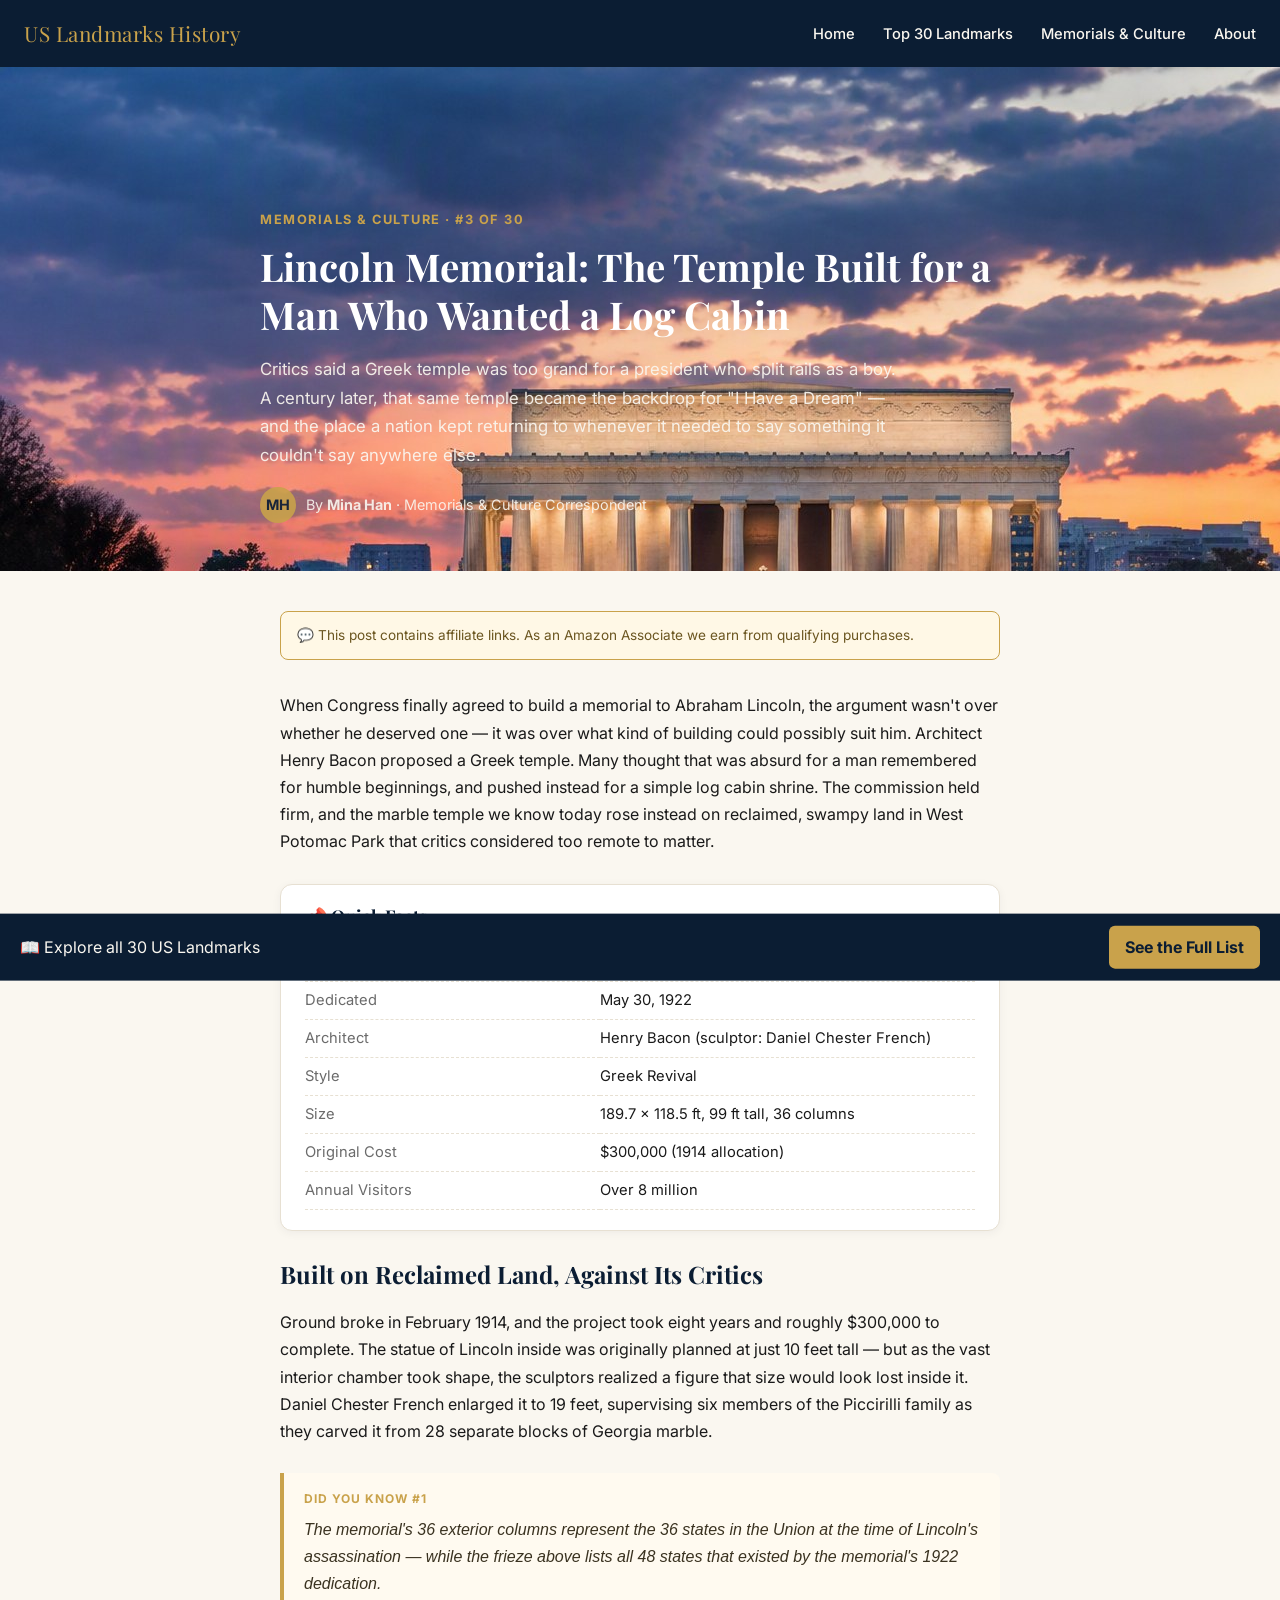
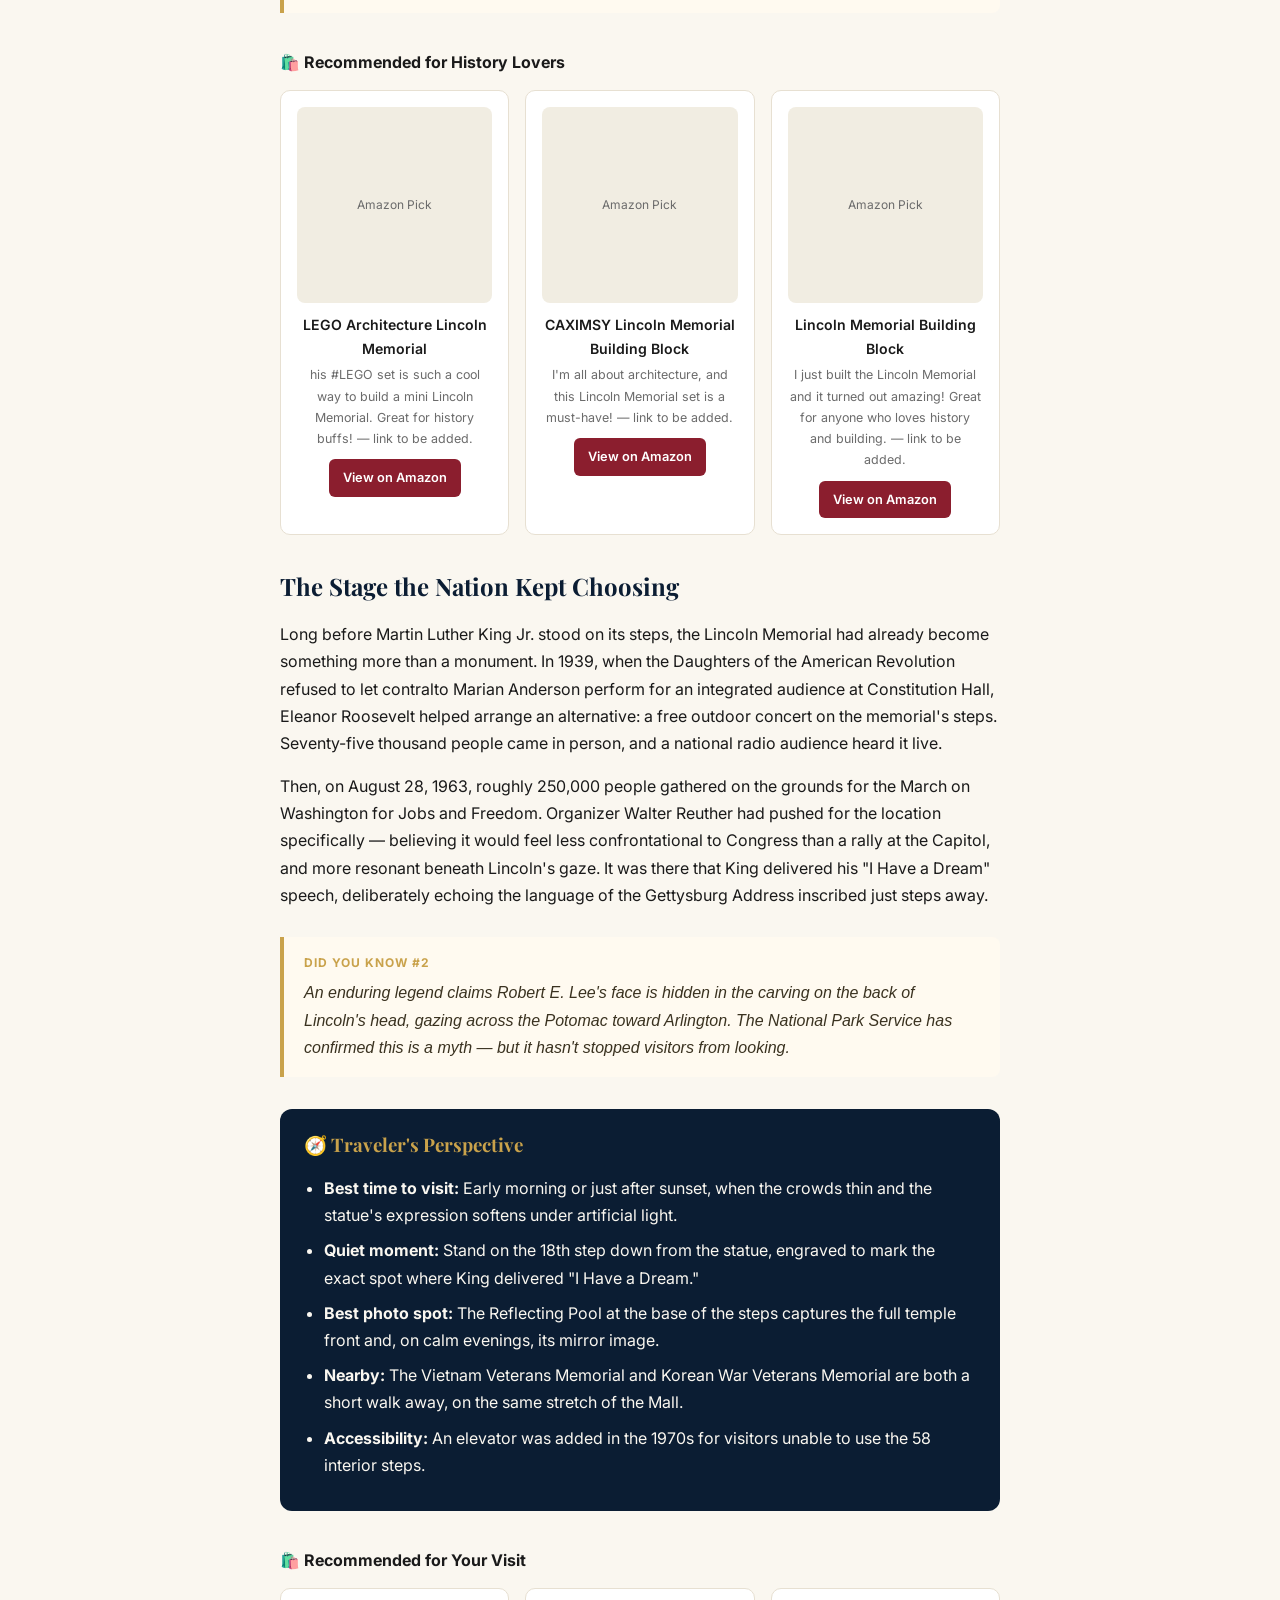
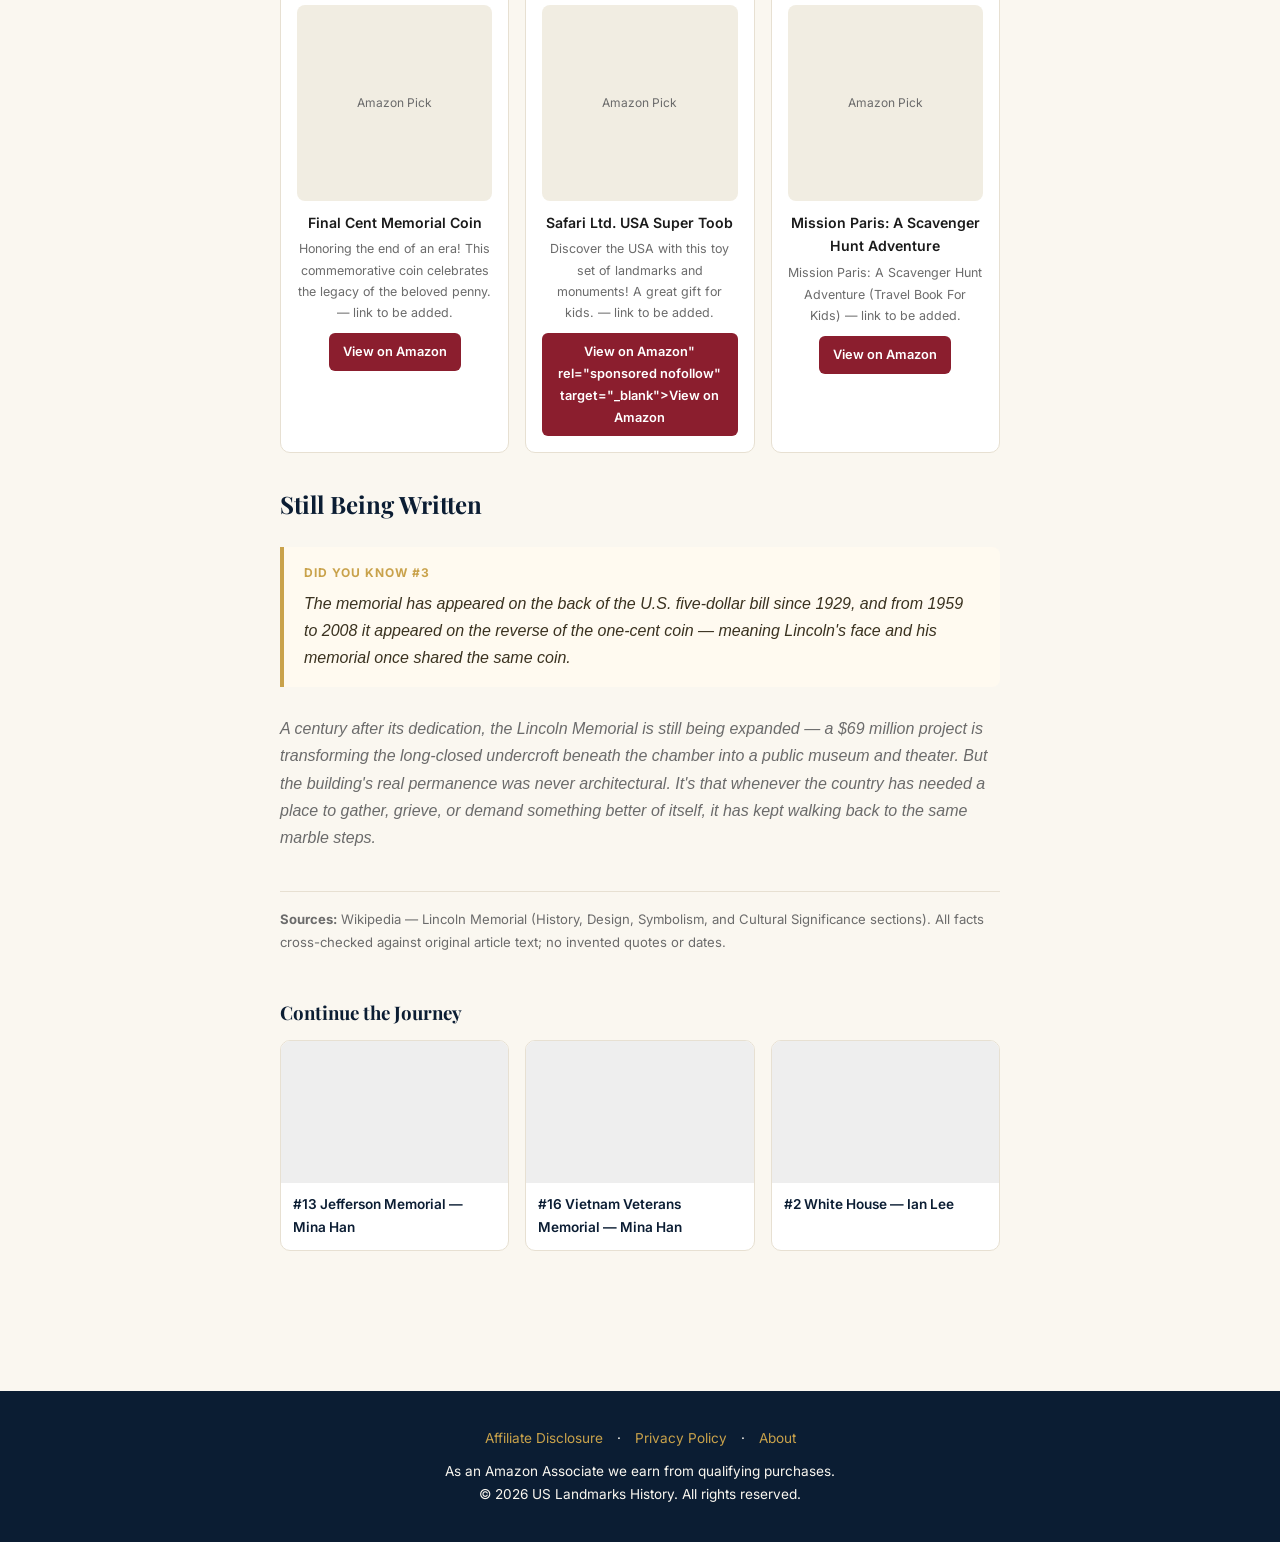
==== commit 120b5024: "lincoln-memorial add" ====
--- a/posts/lincoln-memorial.html
+++ b/posts/lincoln-memorial.html
@@ -78,26 +78,29 @@
     The memorial's 36 exterior columns represent the 36 states in the Union at the time of Lincoln's assassination — while the frieze above lists all 48 states that existed by the memorial's 1922 dedication.
   </div>
 
-  <div class="amazon-widget">
-      <h3>🛍️ Recommended for Your Visit</h3>
-      <div class="amazon-grid">
-        <div class="amazon-card">
-          <h4>Final Cent Memorial Coin</h4>
-          <p>Honoring the end of an era! This commemorative coin celebrates the legacy of the beloved penny. — link to be added.</p>
-          <a href="https://amzn.to/4xaEdc3">View on Amazon →</a>
-        </div>
-        <div class="amazon-card">
-          <h4>Safari Ltd. USA Super Toob</h4>
-          <p>Discover the USA with this toy set of landmarks and monuments! A great gift for kids. — link to be added.</p>
-          <a href="https://amzn.to/4z2xVwX">View on Amazon →</a>
-        </div>
-        <div class="amazon-card">
-          <h4>Mission Paris: A Scavenger Hunt Adventure</h4>
-          <p>Mission Paris: A Scavenger Hunt Adventure (Travel Book For Kids) — link to be added.</p>
-          <a href="https://amzn.to/4x5R7b2">View on Amazon →</a>
-        </div>
+  <div class="shop-widget">
+    <div class="shop-title">🛍️ Recommended for History Lovers</div>
+    <div class="shop-grid">
+      <div class="shop-card">
+        <div class="thumb">Amazon Pick</div>
+        <div class="name">LEGO Architecture Lincoln Memorial</div>
+        <div class="desc">his #LEGO set is such a cool way to build a mini Lincoln Memorial. Great for history buffs! — link to be added.</div>
+        <a class="btn" href="https://amzn.to/3RVnL0a" rel="sponsored nofollow" target="_blank">View on Amazon</a>
+      </div>
+      <div class="shop-card">
+        <div class="thumb">Amazon Pick</div>
+        <div class="name">CAXIMSY Lincoln Memorial Building Block</div>
+        <div class="desc">I'm all about architecture, and this Lincoln Memorial set is a must-have! — link to be added.</div>
+        <a class="btn" href="https://amzn.to/3TZwYVK" rel="sponsored nofollow" target="_blank">View on Amazon</a>
+      </div>
+      <div class="shop-card">
+        <div class="thumb">Amazon Pick</div>
+        <div class="name">Lincoln Memorial Building Block</div>
+        <div class="desc">I just built the Lincoln Memorial and it turned out amazing! Great for anyone who loves history and building. — link to be added.</div>
+        <a class="btn" href="https://amzn.to/4pK84FG" rel="sponsored nofollow" target="_blank">View on Amazon</a>
       </div>
     </div>
+  </div>
 
   <h2>The Stage the Nation Kept Choosing</h2>
   <p>Long before Martin Luther King Jr. stood on its steps, the Lincoln Memorial had already become something more than a monument. In 1939, when the Daughters of the American Revolution refused to let contralto Marian Anderson perform for an integrated audience at Constitution Hall, Eleanor Roosevelt helped arrange an alternative: a free outdoor concert on the memorial's steps. Seventy-five thousand people came in person, and a national radio audience heard it live.</p>
@@ -120,26 +123,29 @@
     </ul>
   </div>
 
-     <div class="amazon-widget">
-      <h3>🛍️ Recommended for Your Visit</h3>
-      <div class="amazon-grid">
-        <div class="amazon-card">
-          <h4>Final Cent Memorial Coin</h4>
-          <p>Honoring the end of an era! This commemorative coin celebrates the legacy of the beloved penny. — link to be added.</p>
-          <a href="https://amzn.to/4xaEdc3">View on Amazon →</a>
-        </div>
-        <div class="amazon-card">
-          <h4>Safari Ltd. USA Super Toob</h4>
-          <p>Discover the USA with this toy set of landmarks and monuments! A great gift for kids. — link to be added.</p>
-          <a href="https://amzn.to/4z2xVwX">View on Amazon →</a>
-        </div>
-        <div class="amazon-card">
-          <h4>Mission Paris: A Scavenger Hunt Adventure</h4>
-          <p>Mission Paris: A Scavenger Hunt Adventure (Travel Book For Kids) — link to be added.</p>
-          <a href="https://amzn.to/4x5R7b2">View on Amazon →</a>
-        </div>
+  <div class="shop-widget">
+    <div class="shop-title">🛍️ Recommended for Your Visit</div>
+    <div class="shop-grid">
+      <div class="shop-card">
+        <div class="thumb">Amazon Pick</div>
+        <div class="name">Final Cent Memorial Coin</div>
+        <div class="desc">Honoring the end of an era! This commemorative coin celebrates the legacy of the beloved penny. — link to be added.</div>
+        <a class="btn" href="https://amzn.to/4xaEdc3" rel="sponsored nofollow" target="_blank">View on Amazon</a>
+      </div>
+      <div class="shop-card">
+        <div class="thumb">Amazon Pick</div>
+        <div class="name">Safari Ltd. USA Super Toob</div>
+        <div class="desc">Discover the USA with this toy set of landmarks and monuments! A great gift for kids. — link to be added.</div>
+        <a class="btn" href="https://amzn.to/4z2xVwX">View on Amazon" rel="sponsored nofollow" target="_blank">View on Amazon</a>
+      </div>
+      <div class="shop-card">
+        <div class="thumb">Amazon Pick</div>
+        <div class="name">Mission Paris: A Scavenger Hunt Adventure</div>
+        <div class="desc">Mission Paris: A Scavenger Hunt Adventure (Travel Book For Kids) — link to be added.</div>
+        <a class="btn" href="https://amzn.to/4x5R7b2" rel="sponsored nofollow" target="_blank">View on Amazon</a>
       </div>
     </div>
+  </div>
 
   <h2>Still Being Written</h2>
   <div class="callout">
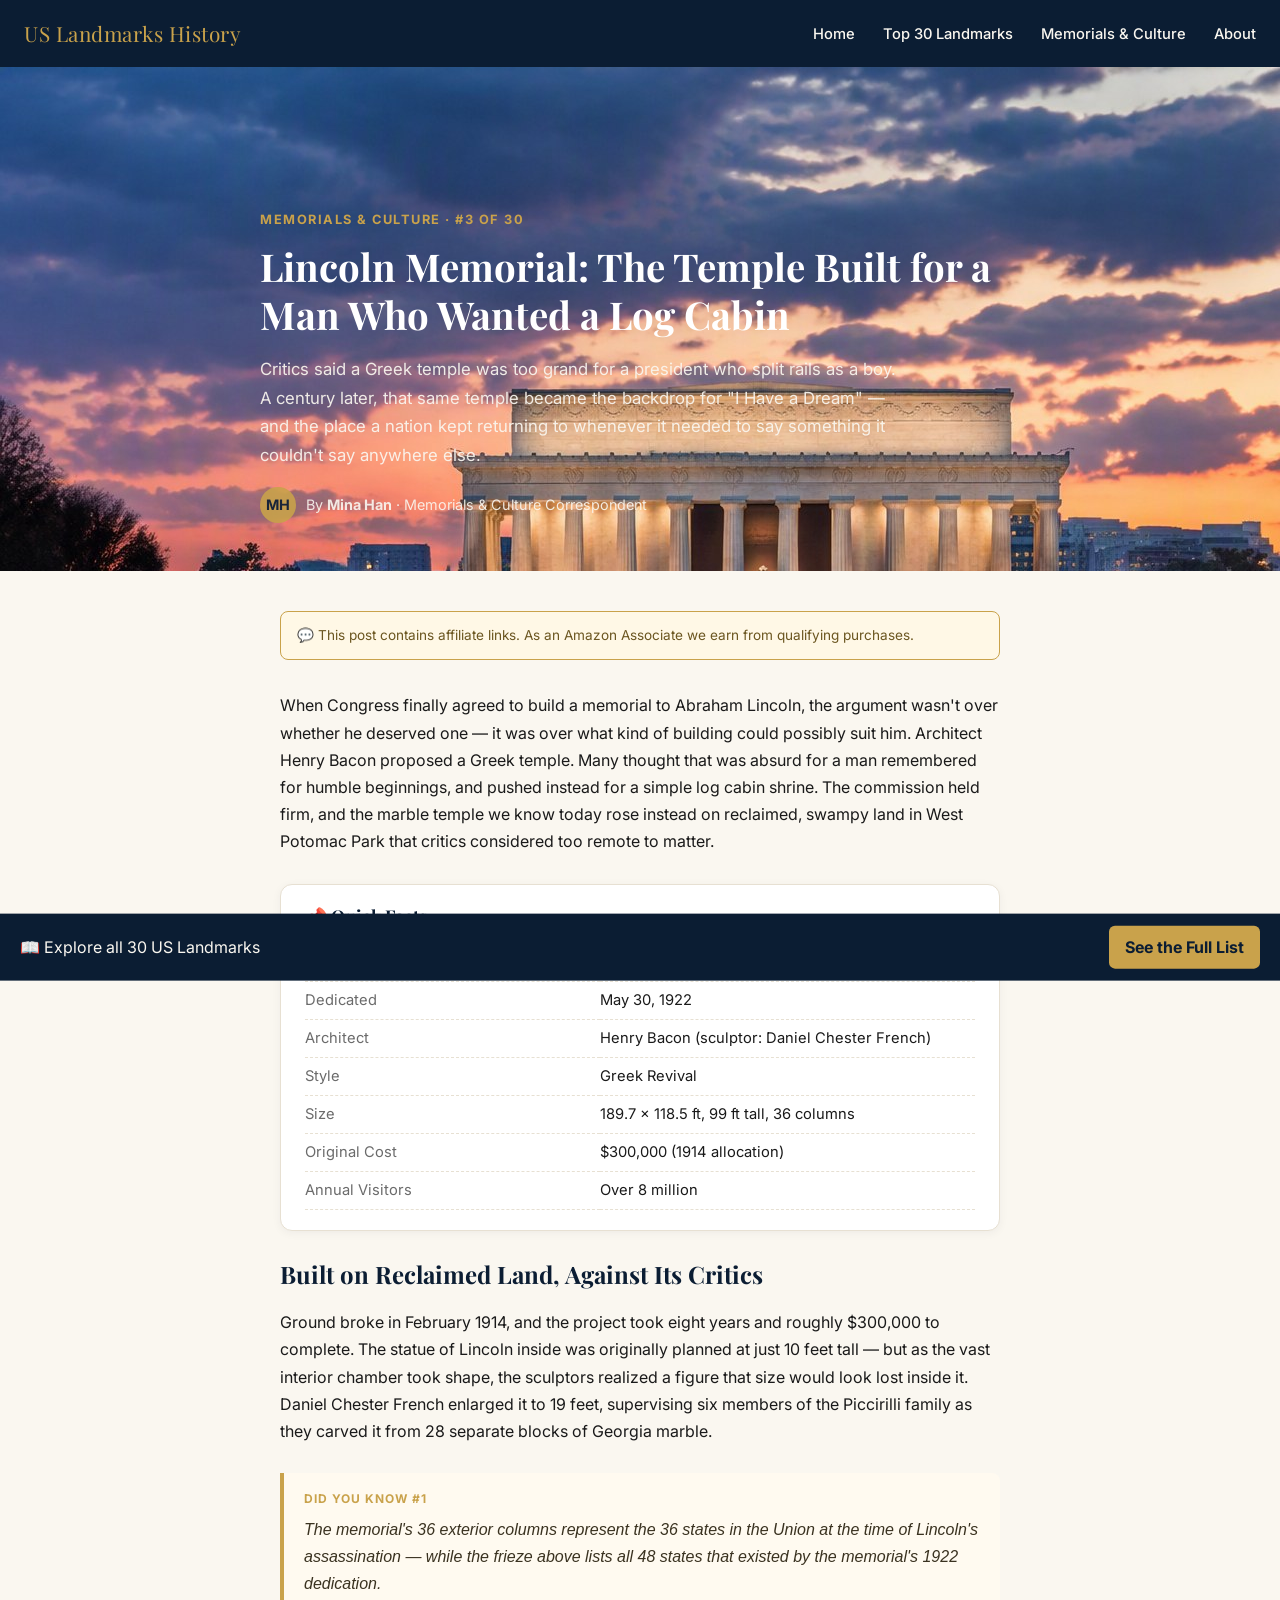
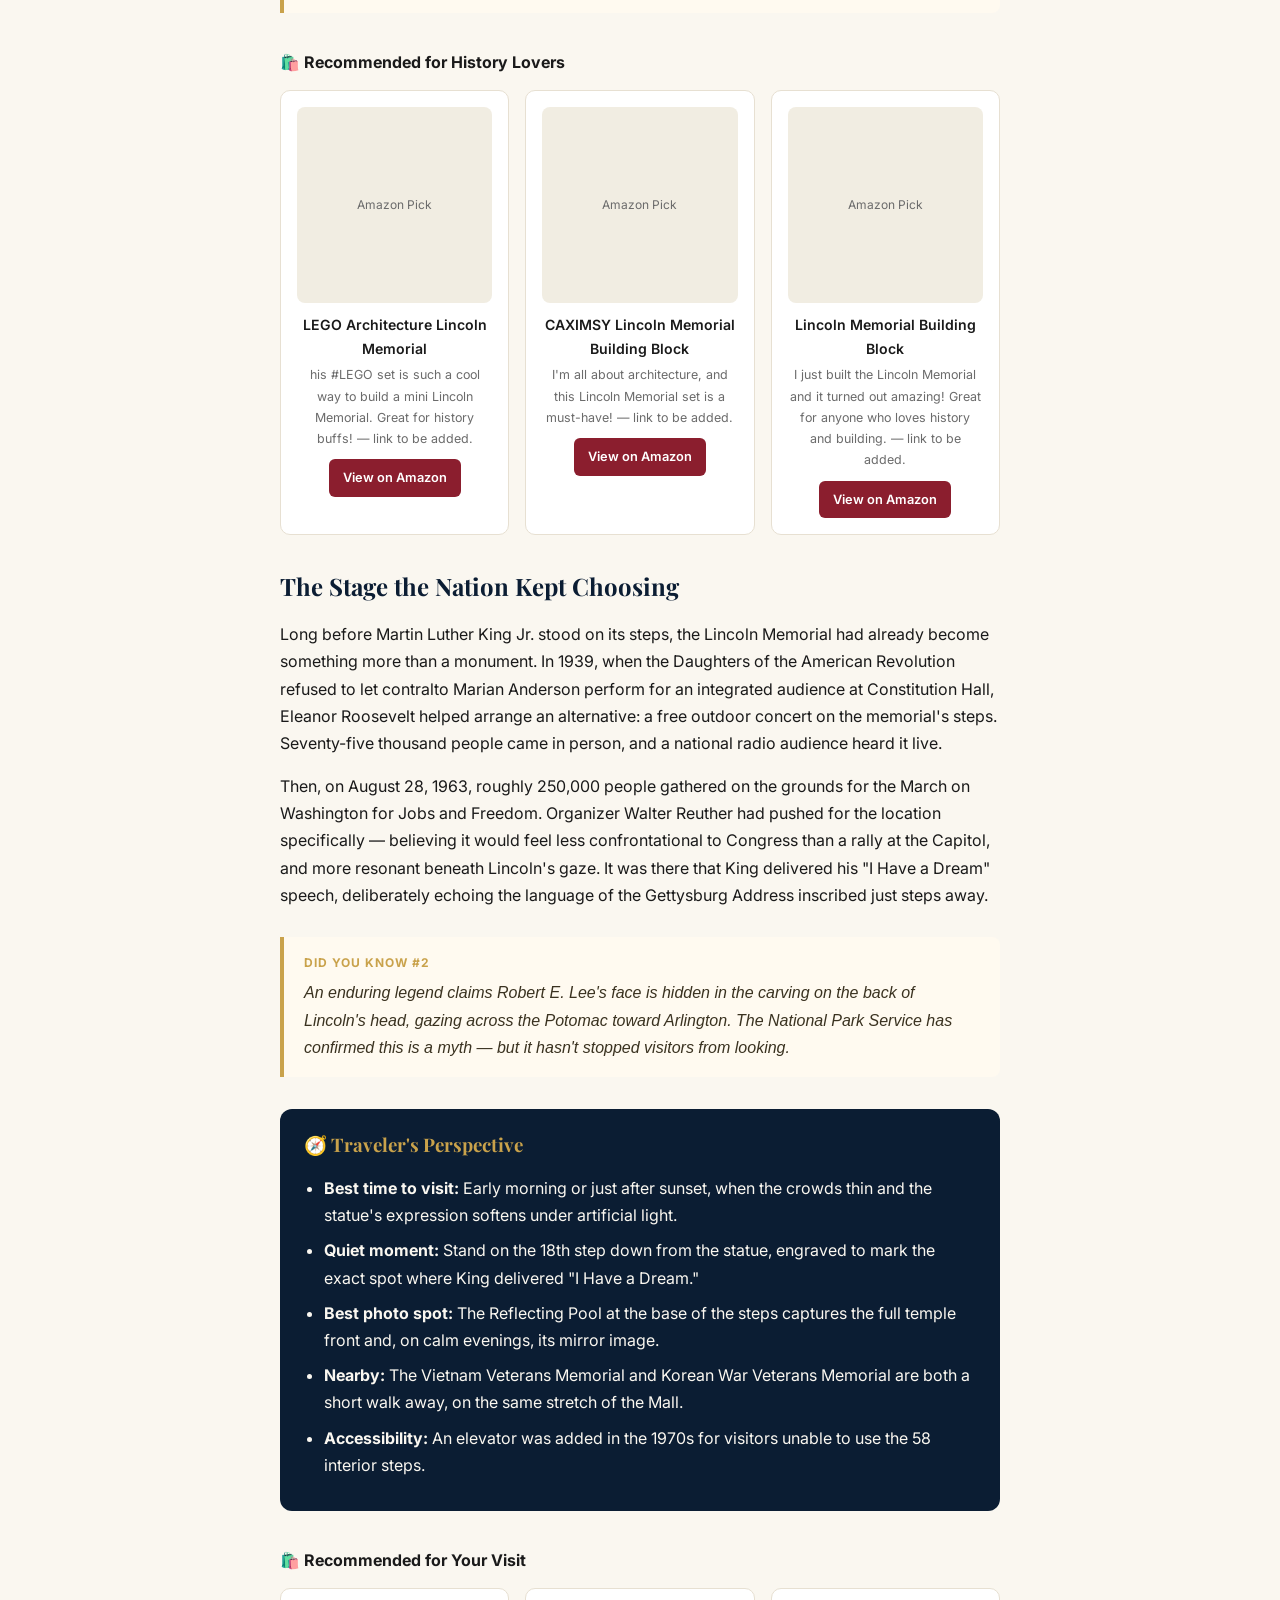
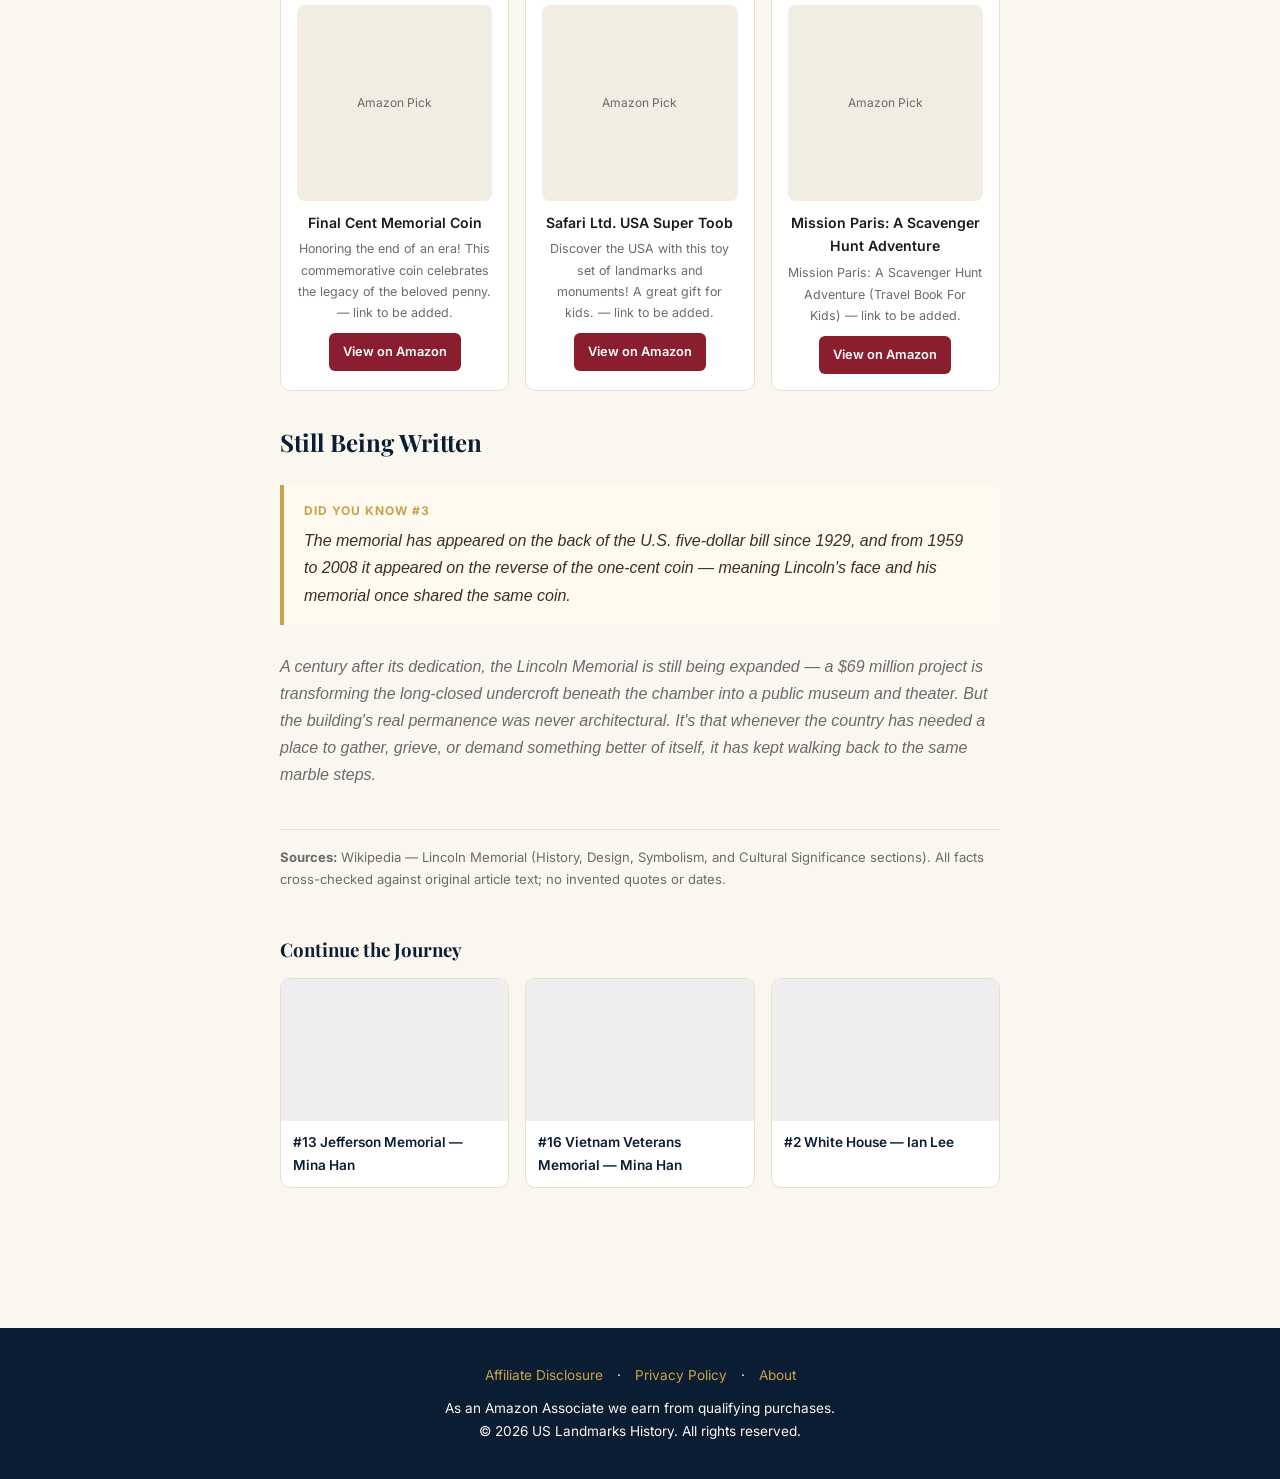
==== commit 38b5fe8b: "lincoln-memorial add" ====
--- a/posts/lincoln-memorial.html
+++ b/posts/lincoln-memorial.html
@@ -136,7 +136,7 @@
         <div class="thumb">Amazon Pick</div>
         <div class="name">Safari Ltd. USA Super Toob</div>
         <div class="desc">Discover the USA with this toy set of landmarks and monuments! A great gift for kids. — link to be added.</div>
-        <a class="btn" href="https://amzn.to/4z2xVwX">View on Amazon" rel="sponsored nofollow" target="_blank">View on Amazon</a>
+        <a class="btn" href="https://amzn.to/4z2xVwX" rel="sponsored nofollow" target="_blank">View on Amazon</a>
       </div>
       <div class="shop-card">
         <div class="thumb">Amazon Pick</div>
